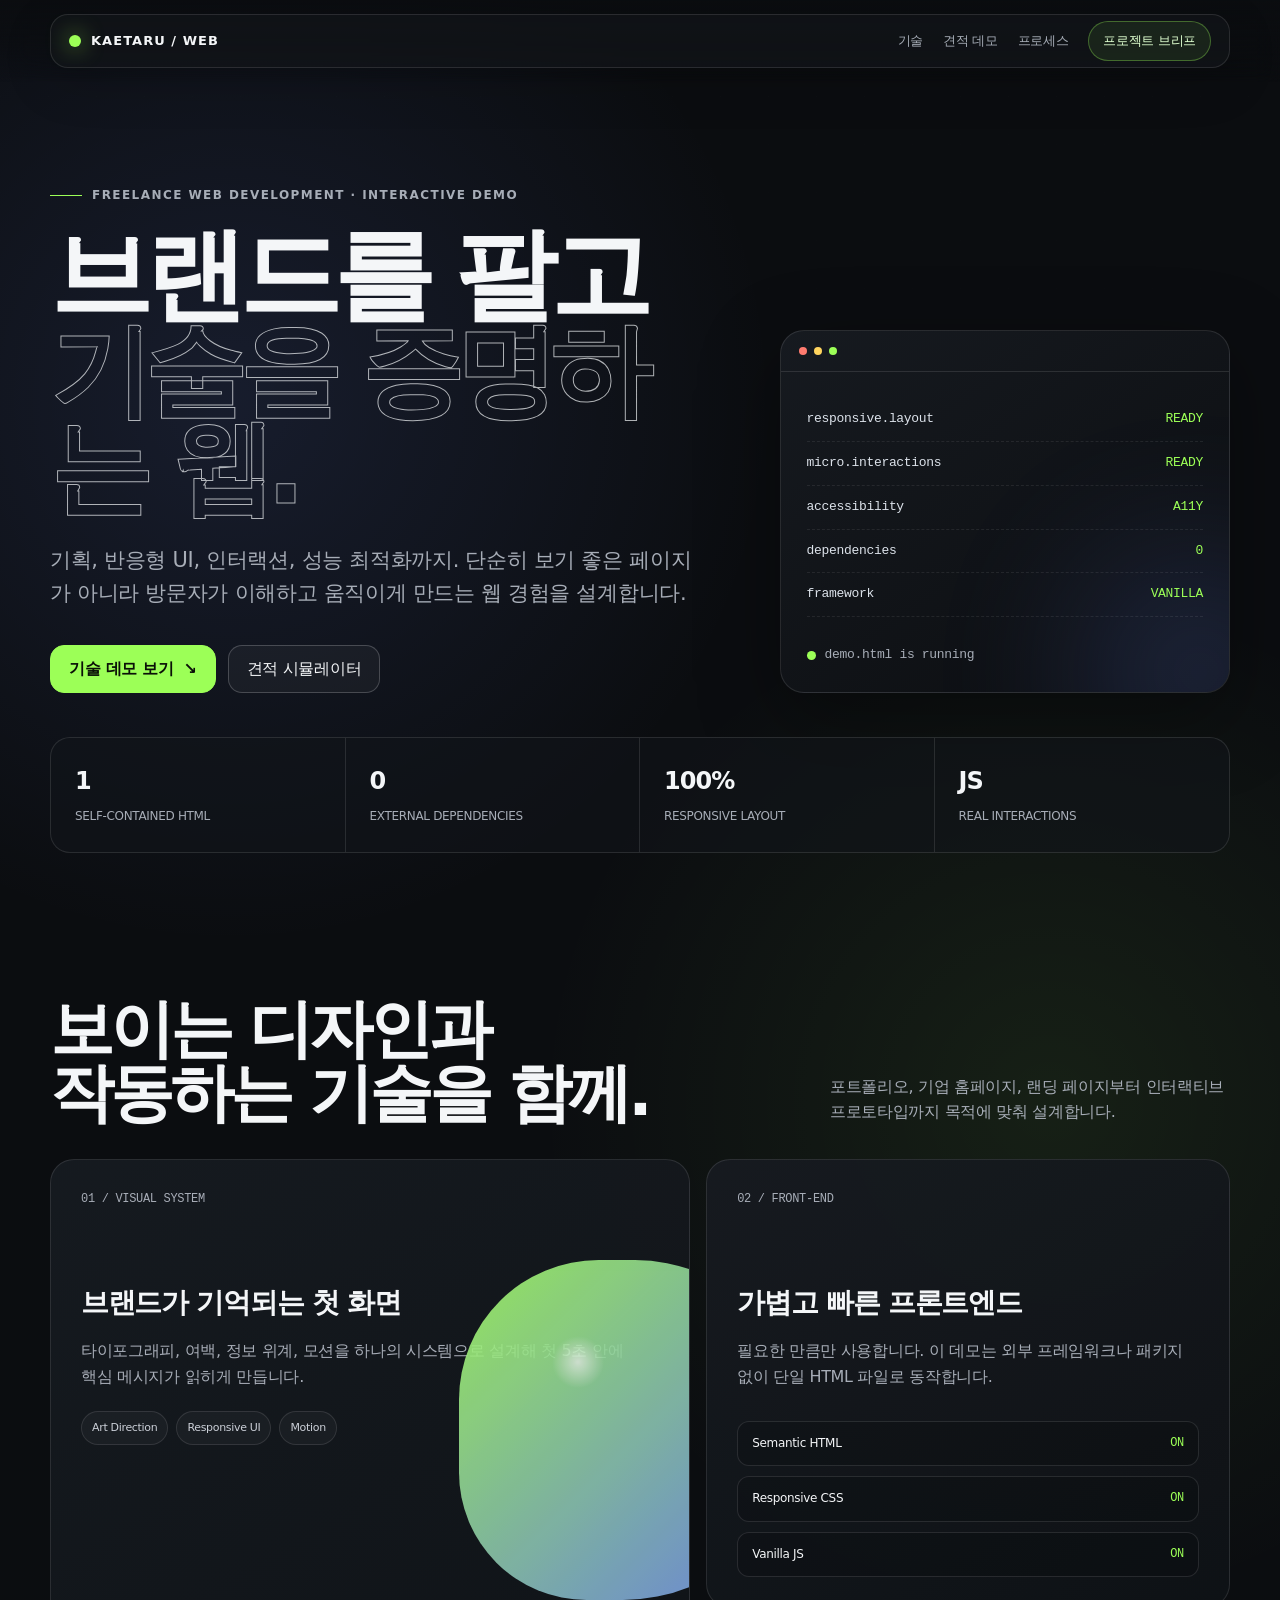
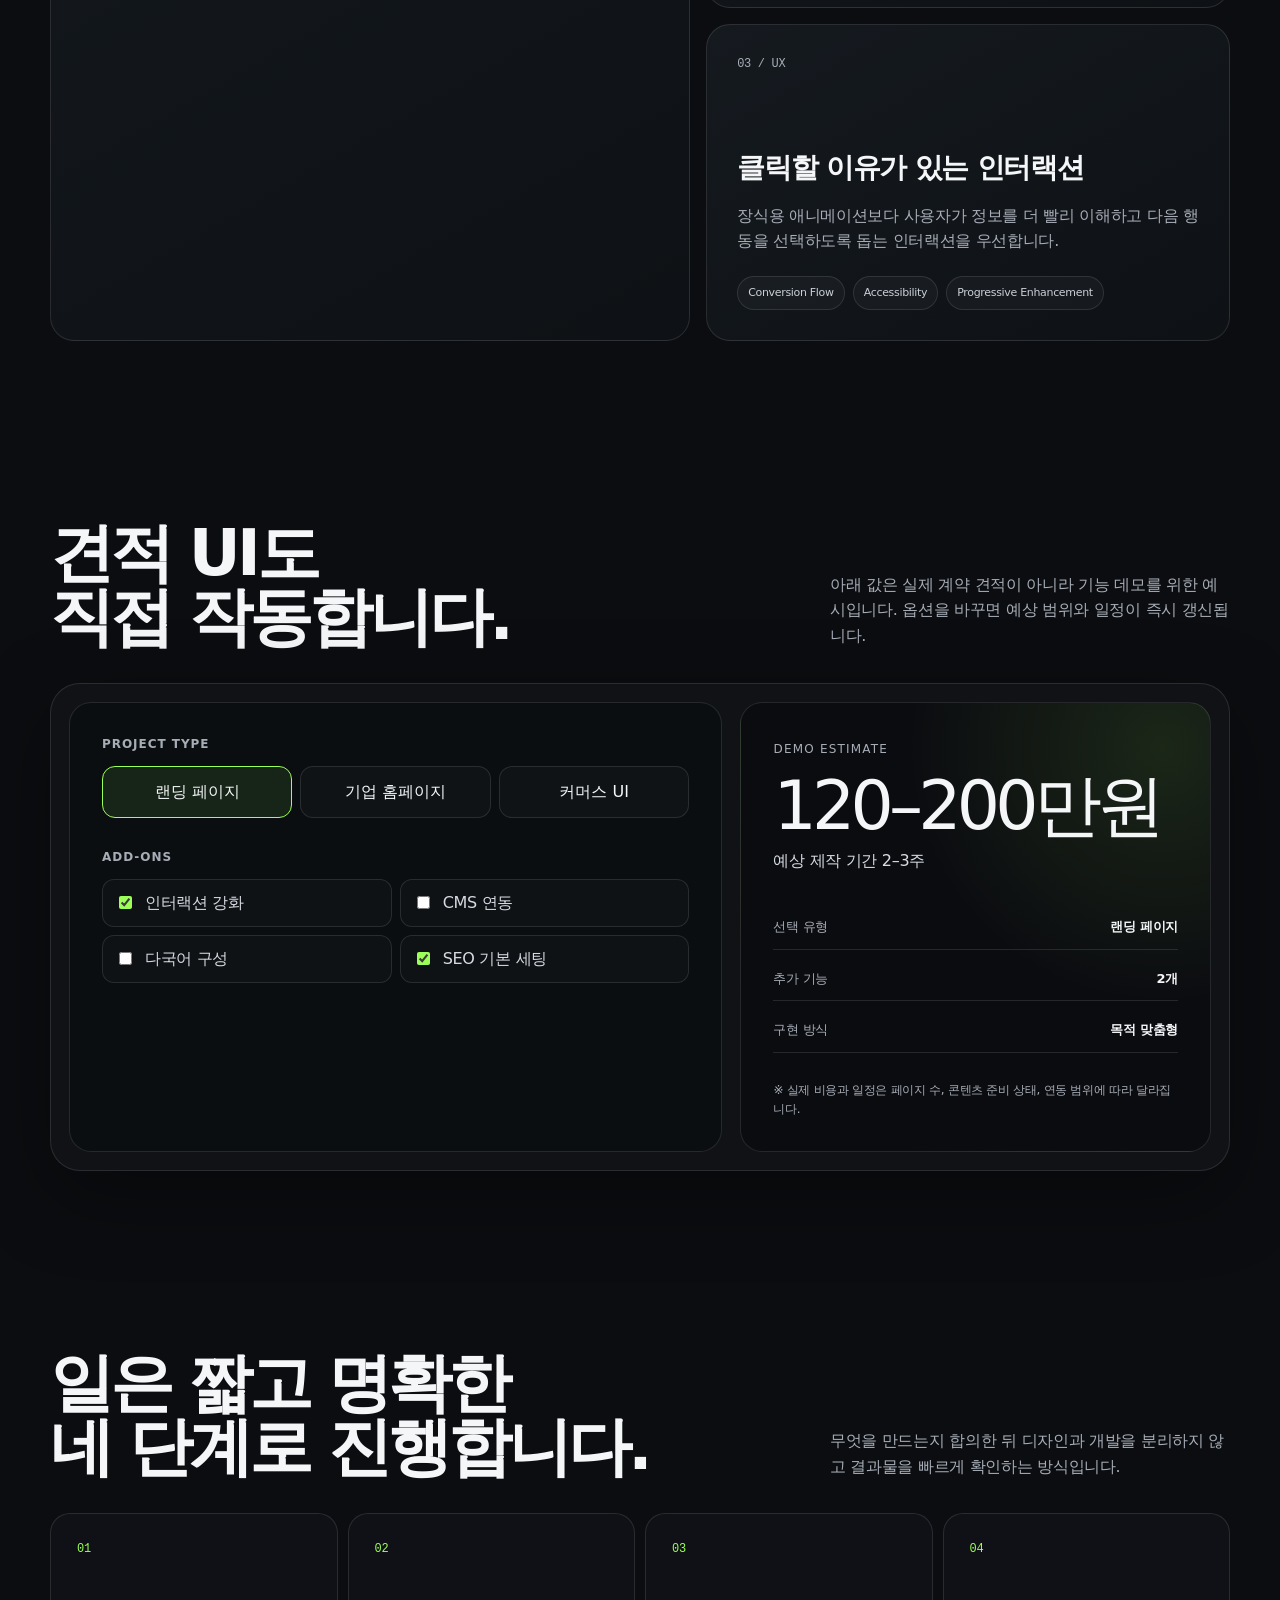
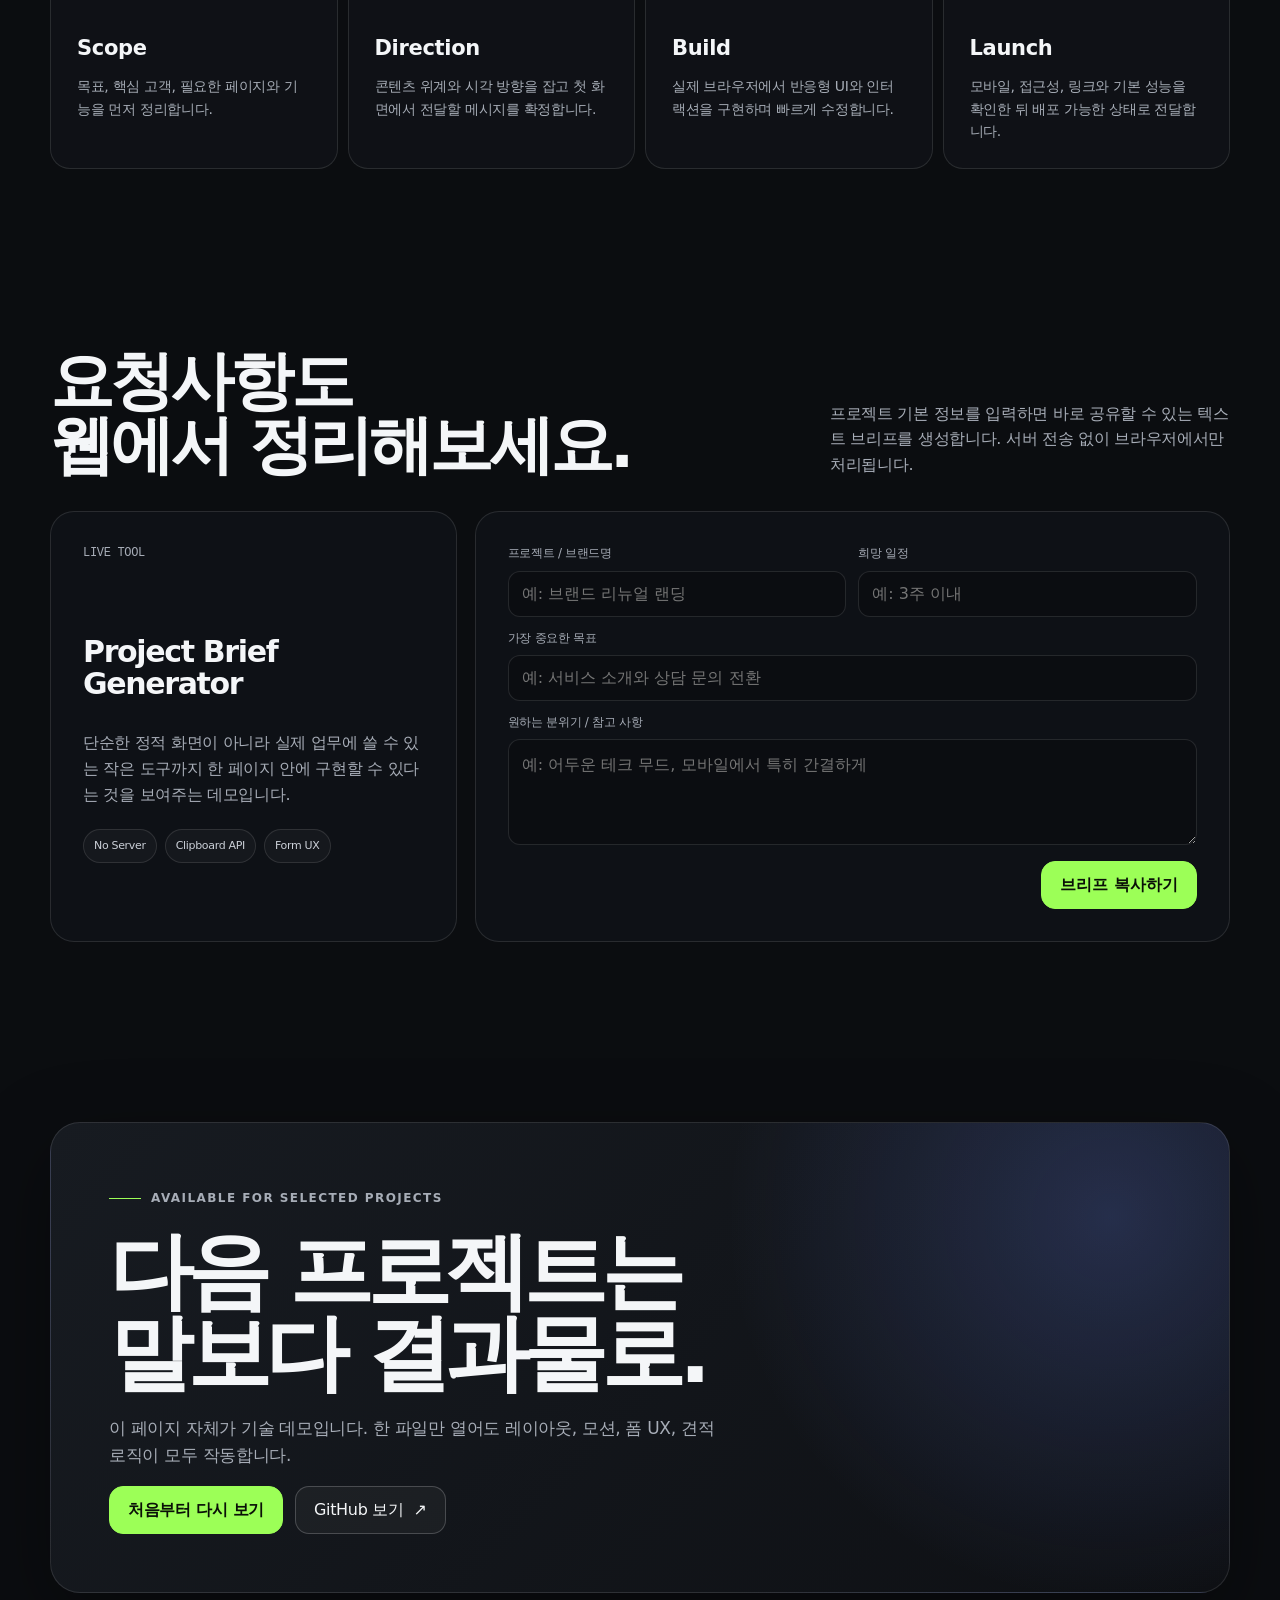
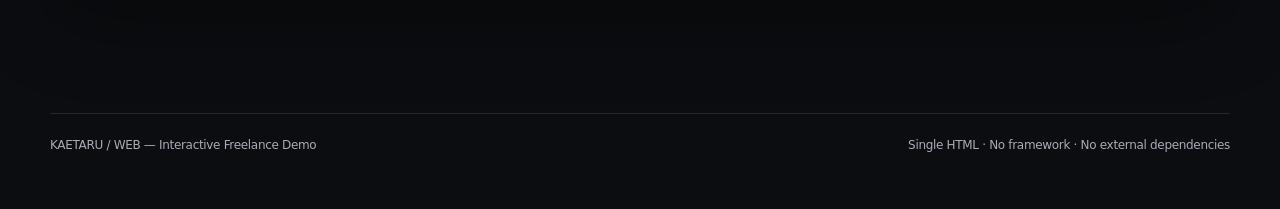
==== website-demo/index.html @ ed358e50 "feat: add freelance website showcase demo" ====
<!doctype html>
<html lang="ko">
<head>
  <meta charset="utf-8">
  <meta name="viewport" content="width=device-width, initial-scale=1">
  <meta name="description" content="웹사이트 제작 외주를 위한 인터랙티브 기술 데모. 반응형 UI, 견적 시뮬레이터, 프로젝트 브리프 생성 기능을 한 개의 HTML 파일에 담았습니다.">
  <meta name="theme-color" content="#0b0d10">
  <title>KAETARU WEB — Freelance Website Demo</title>
  <style>
    :root {
      --bg: #0b0d10;
      --panel: #12151a;
      --panel-2: #171b21;
      --line: rgba(255, 255, 255, 0.11);
      --line-strong: rgba(255, 255, 255, 0.2);
      --text: #f4f6f8;
      --muted: #a7adb7;
      --accent: #9cff57;
      --accent-2: #6f8dff;
      --danger: #ff8b6f;
      --max: 1180px;
      --radius: 24px;
      --shadow: 0 24px 80px rgba(0, 0, 0, 0.35);
    }

    * {
      box-sizing: border-box;
    }

    html {
      scroll-behavior: smooth;
    }

    body {
      margin: 0;
      min-width: 320px;
      background:
        radial-gradient(circle at 18% 8%, rgba(111, 141, 255, 0.12), transparent 34rem),
        radial-gradient(circle at 82% 22%, rgba(156, 255, 87, 0.08), transparent 32rem),
        var(--bg);
      color: var(--text);
      font-family: Inter, Pretendard, "Noto Sans KR", "Apple SD Gothic Neo", system-ui, -apple-system, BlinkMacSystemFont, "Segoe UI", sans-serif;
      line-height: 1.6;
      letter-spacing: -0.02em;
    }

    body::before {
      content: "";
      position: fixed;
      inset: 0;
      pointer-events: none;
      z-index: -1;
      opacity: 0.2;
      background-image:
        linear-gradient(rgba(255,255,255,0.035) 1px, transparent 1px),
        linear-gradient(90deg, rgba(255,255,255,0.035) 1px, transparent 1px);
      background-size: 48px 48px;
      mask-image: linear-gradient(to bottom, black, transparent 74%);
    }

    a {
      color: inherit;
      text-decoration: none;
    }

    button,
    input,
    textarea {
      font: inherit;
    }

    button {
      color: inherit;
    }

    .wrap {
      width: min(calc(100% - 40px), var(--max));
      margin: 0 auto;
    }

    .nav-shell {
      position: sticky;
      top: 0;
      z-index: 20;
      padding: 14px 0;
      background: linear-gradient(to bottom, rgba(11, 13, 16, 0.92), rgba(11, 13, 16, 0.6), transparent);
      backdrop-filter: blur(14px);
    }

    nav {
      display: flex;
      align-items: center;
      justify-content: space-between;
      gap: 24px;
      min-height: 54px;
      padding: 0 18px;
      border: 1px solid var(--line);
      border-radius: 18px;
      background: rgba(18, 21, 26, 0.72);
      box-shadow: 0 14px 50px rgba(0, 0, 0, 0.16);
    }

    .brand {
      display: inline-flex;
      align-items: center;
      gap: 10px;
      font-size: 13px;
      font-weight: 800;
      letter-spacing: 0.08em;
    }

    .brand-mark {
      width: 12px;
      height: 12px;
      border-radius: 50%;
      background: var(--accent);
      box-shadow: 0 0 22px rgba(156, 255, 87, 0.75);
    }

    .nav-links {
      display: flex;
      align-items: center;
      gap: 20px;
      color: var(--muted);
      font-size: 13px;
    }

    .nav-links a:hover,
    .nav-links a:focus-visible {
      color: var(--text);
    }

    .nav-cta {
      padding: 9px 14px;
      border: 1px solid rgba(156, 255, 87, 0.32);
      border-radius: 999px;
      color: #dfffd0;
      background: rgba(156, 255, 87, 0.08);
    }

    .hero {
      padding: 96px 0 54px;
    }

    .hero-grid {
      display: grid;
      grid-template-columns: 1.2fr 0.8fr;
      gap: 54px;
      align-items: end;
    }

    .eyebrow {
      display: inline-flex;
      align-items: center;
      gap: 10px;
      margin-bottom: 22px;
      color: var(--muted);
      font-size: 12px;
      font-weight: 700;
      letter-spacing: 0.12em;
      text-transform: uppercase;
    }

    .eyebrow::before {
      content: "";
      width: 32px;
      height: 1px;
      background: var(--accent);
    }

    h1,
    h2,
    h3,
    p {
      margin-top: 0;
    }

    h1 {
      max-width: 820px;
      margin-bottom: 28px;
      font-size: clamp(52px, 8vw, 104px);
      line-height: 0.94;
      letter-spacing: -0.075em;
      font-weight: 850;
    }

    .hero-accent {
      display: block;
      color: transparent;
      -webkit-text-stroke: 1px rgba(244, 246, 248, 0.7);
    }

    .hero-copy {
      max-width: 660px;
      margin-bottom: 34px;
      color: var(--muted);
      font-size: clamp(17px, 2vw, 21px);
    }

    .hero-actions,
    .cta-actions {
      display: flex;
      flex-wrap: wrap;
      gap: 12px;
    }

    .button {
      display: inline-flex;
      align-items: center;
      justify-content: center;
      gap: 10px;
      min-height: 48px;
      padding: 0 18px;
      border: 1px solid var(--line-strong);
      border-radius: 14px;
      cursor: pointer;
      background: rgba(255, 255, 255, 0.04);
      transition: transform 160ms ease, border-color 160ms ease, background 160ms ease;
    }

    .button:hover {
      transform: translateY(-2px);
      border-color: rgba(255, 255, 255, 0.32);
      background: rgba(255, 255, 255, 0.07);
    }

    .button.primary {
      border-color: var(--accent);
      color: #0a1007;
      background: var(--accent);
      font-weight: 800;
    }

    .button.primary:hover {
      background: #b1ff7d;
    }

    .console {
      position: relative;
      overflow: hidden;
      min-height: 340px;
      border: 1px solid var(--line);
      border-radius: var(--radius);
      background: linear-gradient(145deg, rgba(23, 27, 33, 0.96), rgba(12, 14, 17, 0.96));
      box-shadow: var(--shadow);
    }

    .console::after {
      content: "";
      position: absolute;
      width: 220px;
      height: 220px;
      right: -80px;
      bottom: -90px;
      border-radius: 50%;
      background: var(--accent-2);
      filter: blur(85px);
      opacity: 0.23;
    }

    .console-bar {
      display: flex;
      align-items: center;
      gap: 7px;
      padding: 16px 18px;
      border-bottom: 1px solid var(--line);
    }

    .dot {
      width: 8px;
      height: 8px;
      border-radius: 50%;
      background: #4a505b;
    }

    .dot:first-child { background: #ff7b6f; }
    .dot:nth-child(2) { background: #ffd45e; }
    .dot:nth-child(3) { background: var(--accent); }

    .console-body {
      position: relative;
      z-index: 1;
      padding: 26px;
      font-family: "SFMono-Regular", Consolas, "Liberation Mono", monospace;
      font-size: 13px;
      color: #dce2ea;
    }

    .console-line {
      display: flex;
      justify-content: space-between;
      gap: 18px;
      padding: 11px 0;
      border-bottom: 1px dashed rgba(255, 255, 255, 0.08);
    }

    .console-line:last-child {
      border-bottom: 0;
    }

    .ok {
      color: var(--accent);
    }

    .console-status {
      display: flex;
      align-items: center;
      gap: 9px;
      margin-top: 28px;
      color: var(--muted);
    }

    .pulse {
      width: 9px;
      height: 9px;
      border-radius: 50%;
      background: var(--accent);
      animation: pulse 1.8s infinite;
    }

    @keyframes pulse {
      0%, 100% { box-shadow: 0 0 0 0 rgba(156, 255, 87, 0); }
      50% { box-shadow: 0 0 0 8px rgba(156, 255, 87, 0.12); }
    }

    .stats {
      display: grid;
      grid-template-columns: repeat(4, 1fr);
      margin: 44px 0 0;
      border: 1px solid var(--line);
      border-radius: 20px;
      overflow: hidden;
      background: rgba(18, 21, 26, 0.58);
    }

    .stat {
      padding: 24px;
      border-right: 1px solid var(--line);
    }

    .stat:last-child {
      border-right: 0;
    }

    .stat strong {
      display: block;
      margin-bottom: 2px;
      font-size: 24px;
      letter-spacing: -0.04em;
    }

    .stat span {
      color: var(--muted);
      font-size: 12px;
    }

    section {
      padding: 90px 0;
    }

    .section-head {
      display: flex;
      align-items: end;
      justify-content: space-between;
      gap: 32px;
      margin-bottom: 34px;
    }

    .section-head h2 {
      max-width: 720px;
      margin-bottom: 0;
      font-size: clamp(38px, 5vw, 64px);
      line-height: 1;
      letter-spacing: -0.06em;
    }

    .section-head p {
      max-width: 400px;
      margin-bottom: 0;
      color: var(--muted);
    }

    .bento {
      display: grid;
      grid-template-columns: 1.1fr 0.9fr;
      gap: 16px;
    }

    .card {
      position: relative;
      overflow: hidden;
      min-height: 280px;
      padding: 30px;
      border: 1px solid var(--line);
      border-radius: var(--radius);
      background: linear-gradient(150deg, rgba(23, 27, 33, 0.92), rgba(15, 18, 22, 0.92));
    }

    .card.tall {
      min-height: 576px;
      grid-row: span 2;
    }

    .card::before {
      content: "";
      position: absolute;
      inset: 0;
      pointer-events: none;
      background: linear-gradient(120deg, transparent 35%, rgba(255,255,255,0.035), transparent 65%);
      transform: translateX(-100%);
      transition: transform 700ms ease;
    }

    .card:hover::before {
      transform: translateX(100%);
    }

    .card-number {
      display: block;
      margin-bottom: 72px;
      color: var(--muted);
      font-size: 12px;
      font-family: monospace;
    }

    .card h3 {
      max-width: 520px;
      margin-bottom: 12px;
      font-size: 28px;
      letter-spacing: -0.045em;
    }

    .card p {
      max-width: 560px;
      margin-bottom: 0;
      color: var(--muted);
    }

    .tag-row {
      display: flex;
      flex-wrap: wrap;
      gap: 8px;
      margin-top: 22px;
    }

    .tag {
      padding: 7px 10px;
      border: 1px solid var(--line);
      border-radius: 999px;
      color: #cbd0d8;
      font-size: 11px;
      background: rgba(255,255,255,0.03);
    }

    .orb {
      position: absolute;
      right: -110px;
      top: 100px;
      width: 340px;
      height: 340px;
      border-radius: 46% 54% 58% 42%;
      background:
        radial-gradient(circle at 35% 30%, rgba(255,255,255,0.72), transparent 8%),
        linear-gradient(135deg, var(--accent), var(--accent-2));
      filter: saturate(0.9);
      opacity: 0.9;
      animation: morph 9s ease-in-out infinite alternate;
    }

    @keyframes morph {
      to {
        transform: rotate(18deg) scale(0.94);
        border-radius: 58% 42% 38% 62%;
      }
    }

    .stack-demo {
      display: grid;
      gap: 10px;
      margin-top: 32px;
    }

    .stack-row {
      display: flex;
      align-items: center;
      justify-content: space-between;
      gap: 14px;
      padding: 12px 14px;
      border: 1px solid var(--line);
      border-radius: 12px;
      background: rgba(0,0,0,0.14);
      font-size: 12px;
    }

    .stack-row span:last-child {
      color: var(--accent);
      font-family: monospace;
    }

    .estimator-shell {
      display: grid;
      grid-template-columns: 1fr 0.72fr;
      gap: 18px;
      padding: 18px;
      border: 1px solid var(--line);
      border-radius: 30px;
      background: rgba(18, 21, 26, 0.72);
      box-shadow: var(--shadow);
    }

    .estimator-panel,
    .estimate-result {
      padding: 32px;
      border: 1px solid var(--line);
      border-radius: 22px;
      background: rgba(11, 13, 16, 0.7);
    }

    .control-group + .control-group {
      margin-top: 30px;
    }

    .control-label {
      display: block;
      margin-bottom: 12px;
      color: var(--muted);
      font-size: 12px;
      font-weight: 700;
      letter-spacing: 0.08em;
      text-transform: uppercase;
    }

    .segmented {
      display: grid;
      grid-template-columns: repeat(3, 1fr);
      gap: 8px;
    }

    .choice {
      min-height: 52px;
      padding: 0 12px;
      border: 1px solid var(--line);
      border-radius: 13px;
      cursor: pointer;
      background: rgba(255, 255, 255, 0.025);
      transition: border-color 150ms ease, background 150ms ease;
    }

    .choice[aria-pressed="true"] {
      border-color: var(--accent);
      background: rgba(156, 255, 87, 0.09);
    }

    .check-grid {
      display: grid;
      grid-template-columns: repeat(2, 1fr);
      gap: 8px;
    }

    .check-option {
      display: flex;
      align-items: center;
      gap: 10px;
      min-height: 48px;
      padding: 0 12px;
      border: 1px solid var(--line);
      border-radius: 12px;
      cursor: pointer;
      color: #d6dbe2;
      background: rgba(255,255,255,0.02);
    }

    .check-option input {
      accent-color: var(--accent);
    }

    .estimate-result {
      display: flex;
      flex-direction: column;
      justify-content: space-between;
      background:
        radial-gradient(circle at 90% 10%, rgba(156, 255, 87, 0.11), transparent 16rem),
        rgba(11, 13, 16, 0.82);
    }

    .result-kicker {
      color: var(--muted);
      font-size: 12px;
      text-transform: uppercase;
      letter-spacing: 0.1em;
    }

    .price {
      margin: 12px 0 8px;
      font-size: clamp(40px, 6vw, 68px);
      line-height: 1;
      letter-spacing: -0.07em;
    }

    .period {
      color: #d7dce3;
    }

    .estimate-note {
      margin: 28px 0 0;
      color: var(--muted);
      font-size: 12px;
    }

    .result-list {
      display: grid;
      gap: 8px;
      margin-top: 32px;
    }

    .result-list div {
      display: flex;
      justify-content: space-between;
      gap: 18px;
      padding: 11px 0;
      border-bottom: 1px solid var(--line);
      color: var(--muted);
      font-size: 13px;
    }

    .result-list strong {
      color: var(--text);
      font-weight: 700;
    }

    .process {
      display: grid;
      grid-template-columns: repeat(4, 1fr);
      gap: 10px;
      counter-reset: step;
    }

    .step {
      min-height: 250px;
      padding: 26px;
      border: 1px solid var(--line);
      border-radius: 20px;
      background: rgba(18, 21, 26, 0.62);
      counter-increment: step;
    }

    .step::before {
      content: "0" counter(step);
      display: block;
      margin-bottom: 72px;
      color: var(--accent);
      font-family: monospace;
      font-size: 12px;
    }

    .step h3 {
      margin-bottom: 10px;
      font-size: 21px;
    }

    .step p {
      margin-bottom: 0;
      color: var(--muted);
      font-size: 14px;
    }

    .brief-grid {
      display: grid;
      grid-template-columns: 0.7fr 1.3fr;
      gap: 18px;
    }

    .brief-intro,
    .brief-form {
      padding: 32px;
      border: 1px solid var(--line);
      border-radius: 24px;
      background: rgba(18, 21, 26, 0.66);
    }

    .brief-intro h3 {
      font-size: 30px;
      line-height: 1.08;
      letter-spacing: -0.045em;
    }

    .brief-intro p {
      color: var(--muted);
    }

    .form-grid {
      display: grid;
      grid-template-columns: repeat(2, 1fr);
      gap: 12px;
    }

    .field {
      display: grid;
      gap: 7px;
    }

    .field.full {
      grid-column: 1 / -1;
    }

    .field label {
      color: var(--muted);
      font-size: 12px;
    }

    .field input,
    .field textarea {
      width: 100%;
      border: 1px solid var(--line);
      border-radius: 12px;
      outline: none;
      color: var(--text);
      background: rgba(0, 0, 0, 0.2);
    }

    .field input {
      min-height: 46px;
      padding: 0 13px;
    }

    .field textarea {
      min-height: 106px;
      padding: 12px 13px;
      resize: vertical;
    }

    .field input:focus,
    .field textarea:focus {
      border-color: var(--accent);
    }

    .brief-actions {
      display: flex;
      align-items: center;
      justify-content: space-between;
      gap: 16px;
      margin-top: 16px;
    }

    .copy-status {
      min-height: 22px;
      color: var(--accent);
      font-size: 12px;
    }

    .cta-panel {
      position: relative;
      overflow: hidden;
      padding: 58px;
      border: 1px solid var(--line);
      border-radius: 30px;
      background:
        radial-gradient(circle at 90% 20%, rgba(111, 141, 255, 0.22), transparent 24rem),
        linear-gradient(135deg, #171b21, #0e1014);
      box-shadow: var(--shadow);
    }

    .cta-panel h2 {
      max-width: 820px;
      margin-bottom: 20px;
      font-size: clamp(44px, 7vw, 84px);
      line-height: 0.98;
      letter-spacing: -0.07em;
    }

    .cta-panel p {
      max-width: 620px;
      color: var(--muted);
      font-size: 17px;
    }

    footer {
      padding: 30px 0 54px;
    }

    .footer-line {
      display: flex;
      align-items: center;
      justify-content: space-between;
      gap: 20px;
      padding-top: 22px;
      border-top: 1px solid var(--line);
      color: var(--muted);
      font-size: 12px;
    }

    .reveal {
      opacity: 0;
      transform: translateY(18px);
      transition: opacity 650ms ease, transform 650ms ease;
    }

    .reveal.visible {
      opacity: 1;
      transform: translateY(0);
    }

    .skip-link {
      position: fixed;
      left: 12px;
      top: 12px;
      z-index: 100;
      padding: 10px 14px;
      transform: translateY(-150%);
      border-radius: 10px;
      color: #0b0d10;
      background: var(--accent);
      font-weight: 800;
    }

    .skip-link:focus {
      transform: translateY(0);
    }

    @media (max-width: 960px) {
      .hero-grid,
      .estimator-shell,
      .brief-grid {
        grid-template-columns: 1fr;
      }

      .bento {
        grid-template-columns: 1fr;
      }

      .card.tall {
        min-height: 440px;
        grid-row: auto;
      }

      .orb {
        width: 280px;
        height: 280px;
      }

      .process,
      .stats {
        grid-template-columns: repeat(2, 1fr);
      }

      .stat:nth-child(2) {
        border-right: 0;
      }

      .stat:nth-child(-n+2) {
        border-bottom: 1px solid var(--line);
      }
    }

    @media (max-width: 680px) {
      .wrap {
        width: min(calc(100% - 24px), var(--max));
      }

      .nav-links a:not(.nav-cta) {
        display: none;
      }

      .hero {
        padding-top: 66px;
      }

      h1 {
        font-size: clamp(48px, 16vw, 72px);
      }

      section {
        padding: 68px 0;
      }

      .section-head {
        align-items: start;
        flex-direction: column;
      }

      .stats,
      .process,
      .segmented,
      .check-grid,
      .form-grid {
        grid-template-columns: 1fr;
      }

      .stat {
        border-right: 0;
        border-bottom: 1px solid var(--line);
      }

      .stat:last-child {
        border-bottom: 0;
      }

      .card,
      .estimator-panel,
      .estimate-result,
      .brief-intro,
      .brief-form {
        padding: 24px;
      }

      .cta-panel {
        padding: 34px 24px;
      }

      .brief-actions,
      .footer-line {
        align-items: flex-start;
        flex-direction: column;
      }
    }

    @media (prefers-reduced-motion: reduce) {
      html {
        scroll-behavior: auto;
      }

      *,
      *::before,
      *::after {
        animation-duration: 0.01ms !important;
        animation-iteration-count: 1 !important;
        transition-duration: 0.01ms !important;
      }
    }
  </style>
</head>
<body>
  <a class="skip-link" href="#main">본문으로 바로가기</a>

  <div class="nav-shell">
    <div class="wrap">
      <nav aria-label="주요 메뉴">
        <a class="brand" href="#top" aria-label="KAETARU WEB 홈">
          <span class="brand-mark" aria-hidden="true"></span>
          KAETARU / WEB
        </a>
        <div class="nav-links">
          <a href="#capabilities">기술</a>
          <a href="#estimate">견적 데모</a>
          <a href="#process">프로세스</a>
          <a class="nav-cta" href="#brief">프로젝트 브리프</a>
        </div>
      </nav>
    </div>
  </div>

  <main id="main">
    <header class="hero" id="top">
      <div class="wrap">
        <div class="hero-grid">
          <div>
            <div class="eyebrow">Freelance Web Development · Interactive Demo</div>
            <h1>
              브랜드를 팔고
              <span class="hero-accent">기술을 증명하는 웹.</span>
            </h1>
            <p class="hero-copy">
              기획, 반응형 UI, 인터랙션, 성능 최적화까지. 단순히 보기 좋은 페이지가 아니라
              방문자가 이해하고 움직이게 만드는 웹 경험을 설계합니다.
            </p>
            <div class="hero-actions">
              <a class="button primary" href="#capabilities">기술 데모 보기 <span aria-hidden="true">↘</span></a>
              <a class="button" href="#estimate">견적 시뮬레이터</a>
            </div>
          </div>

          <aside class="console reveal" aria-label="데모 기술 상태">
            <div class="console-bar" aria-hidden="true">
              <span class="dot"></span><span class="dot"></span><span class="dot"></span>
            </div>
            <div class="console-body">
              <div class="console-line"><span>responsive.layout</span><span class="ok">READY</span></div>
              <div class="console-line"><span>micro.interactions</span><span class="ok">READY</span></div>
              <div class="console-line"><span>accessibility</span><span class="ok">A11Y</span></div>
              <div class="console-line"><span>dependencies</span><span class="ok">0</span></div>
              <div class="console-line"><span>framework</span><span class="ok">VANILLA</span></div>
              <div class="console-status"><span class="pulse"></span> demo.html is running</div>
            </div>
          </aside>
        </div>

        <div class="stats reveal" aria-label="데모 요약">
          <div class="stat"><strong>1</strong><span>SELF-CONTAINED HTML</span></div>
          <div class="stat"><strong>0</strong><span>EXTERNAL DEPENDENCIES</span></div>
          <div class="stat"><strong>100%</strong><span>RESPONSIVE LAYOUT</span></div>
          <div class="stat"><strong>JS</strong><span>REAL INTERACTIONS</span></div>
        </div>
      </div>
    </header>

    <section id="capabilities">
      <div class="wrap">
        <div class="section-head reveal">
          <h2>보이는 디자인과<br>작동하는 기술을 함께.</h2>
          <p>포트폴리오, 기업 홈페이지, 랜딩 페이지부터 인터랙티브 프로토타입까지 목적에 맞춰 설계합니다.</p>
        </div>

        <div class="bento">
          <article class="card tall reveal">
            <span class="card-number">01 / VISUAL SYSTEM</span>
            <h3>브랜드가 기억되는 첫 화면</h3>
            <p>타이포그래피, 여백, 정보 위계, 모션을 하나의 시스템으로 설계해 첫 5초 안에 핵심 메시지가 읽히게 만듭니다.</p>
            <div class="tag-row">
              <span class="tag">Art Direction</span>
              <span class="tag">Responsive UI</span>
              <span class="tag">Motion</span>
            </div>
            <div class="orb" aria-hidden="true"></div>
          </article>

          <article class="card reveal">
            <span class="card-number">02 / FRONT-END</span>
            <h3>가볍고 빠른 프론트엔드</h3>
            <p>필요한 만큼만 사용합니다. 이 데모는 외부 프레임워크나 패키지 없이 단일 HTML 파일로 동작합니다.</p>
            <div class="stack-demo" aria-label="기술 스택 상태">
              <div class="stack-row"><span>Semantic HTML</span><span>ON</span></div>
              <div class="stack-row"><span>Responsive CSS</span><span>ON</span></div>
              <div class="stack-row"><span>Vanilla JS</span><span>ON</span></div>
            </div>
          </article>

          <article class="card reveal">
            <span class="card-number">03 / UX</span>
            <h3>클릭할 이유가 있는 인터랙션</h3>
            <p>장식용 애니메이션보다 사용자가 정보를 더 빨리 이해하고 다음 행동을 선택하도록 돕는 인터랙션을 우선합니다.</p>
            <div class="tag-row">
              <span class="tag">Conversion Flow</span>
              <span class="tag">Accessibility</span>
              <span class="tag">Progressive Enhancement</span>
            </div>
          </article>
        </div>
      </div>
    </section>

    <section id="estimate">
      <div class="wrap">
        <div class="section-head reveal">
          <h2>견적 UI도<br>직접 작동합니다.</h2>
          <p>아래 값은 실제 계약 견적이 아니라 기능 데모를 위한 예시입니다. 옵션을 바꾸면 예상 범위와 일정이 즉시 갱신됩니다.</p>
        </div>

        <div class="estimator-shell reveal">
          <div class="estimator-panel">
            <div class="control-group">
              <span class="control-label">Project Type</span>
              <div class="segmented" role="group" aria-label="프로젝트 유형">
                <button class="choice" type="button" data-kind="landing" aria-pressed="true">랜딩 페이지</button>
                <button class="choice" type="button" data-kind="company" aria-pressed="false">기업 홈페이지</button>
                <button class="choice" type="button" data-kind="commerce" aria-pressed="false">커머스 UI</button>
              </div>
            </div>

            <div class="control-group">
              <span class="control-label">Add-ons</span>
              <div class="check-grid">
                <label class="check-option"><input type="checkbox" value="interaction" checked> 인터랙션 강화</label>
                <label class="check-option"><input type="checkbox" value="cms"> CMS 연동</label>
                <label class="check-option"><input type="checkbox" value="multilingual"> 다국어 구성</label>
                <label class="check-option"><input type="checkbox" value="seo" checked> SEO 기본 세팅</label>
              </div>
            </div>
          </div>

          <aside class="estimate-result" aria-live="polite">
            <div>
              <span class="result-kicker">Demo Estimate</span>
              <div class="price" id="price">120–200만원</div>
              <div class="period" id="period">예상 제작 기간 2–3주</div>
              <div class="result-list">
                <div><span>선택 유형</span><strong id="resultType">랜딩 페이지</strong></div>
                <div><span>추가 기능</span><strong id="resultAddon">2개</strong></div>
                <div><span>구현 방식</span><strong>목적 맞춤형</strong></div>
              </div>
            </div>
            <p class="estimate-note">※ 실제 비용과 일정은 페이지 수, 콘텐츠 준비 상태, 연동 범위에 따라 달라집니다.</p>
          </aside>
        </div>
      </div>
    </section>

    <section id="process">
      <div class="wrap">
        <div class="section-head reveal">
          <h2>일은 짧고 명확한<br>네 단계로 진행합니다.</h2>
          <p>무엇을 만드는지 합의한 뒤 디자인과 개발을 분리하지 않고 결과물을 빠르게 확인하는 방식입니다.</p>
        </div>

        <div class="process">
          <article class="step reveal">
            <h3>Scope</h3>
            <p>목표, 핵심 고객, 필요한 페이지와 기능을 먼저 정리합니다.</p>
          </article>
          <article class="step reveal">
            <h3>Direction</h3>
            <p>콘텐츠 위계와 시각 방향을 잡고 첫 화면에서 전달할 메시지를 확정합니다.</p>
          </article>
          <article class="step reveal">
            <h3>Build</h3>
            <p>실제 브라우저에서 반응형 UI와 인터랙션을 구현하며 빠르게 수정합니다.</p>
          </article>
          <article class="step reveal">
            <h3>Launch</h3>
            <p>모바일, 접근성, 링크와 기본 성능을 확인한 뒤 배포 가능한 상태로 전달합니다.</p>
          </article>
        </div>
      </div>
    </section>

    <section id="brief">
      <div class="wrap">
        <div class="section-head reveal">
          <h2>요청사항도<br>웹에서 정리해보세요.</h2>
          <p>프로젝트 기본 정보를 입력하면 바로 공유할 수 있는 텍스트 브리프를 생성합니다. 서버 전송 없이 브라우저에서만 처리됩니다.</p>
        </div>

        <div class="brief-grid reveal">
          <aside class="brief-intro">
            <span class="card-number">LIVE TOOL</span>
            <h3>Project Brief Generator</h3>
            <p>단순한 정적 화면이 아니라 실제 업무에 쓸 수 있는 작은 도구까지 한 페이지 안에 구현할 수 있다는 것을 보여주는 데모입니다.</p>
            <div class="tag-row">
              <span class="tag">No Server</span>
              <span class="tag">Clipboard API</span>
              <span class="tag">Form UX</span>
            </div>
          </aside>

          <form class="brief-form" id="briefForm">
            <div class="form-grid">
              <div class="field">
                <label for="projectName">프로젝트 / 브랜드명</label>
                <input id="projectName" name="projectName" placeholder="예: 브랜드 리뉴얼 랜딩" autocomplete="organization">
              </div>
              <div class="field">
                <label for="deadline">희망 일정</label>
                <input id="deadline" name="deadline" placeholder="예: 3주 이내">
              </div>
              <div class="field full">
                <label for="goal">가장 중요한 목표</label>
                <input id="goal" name="goal" placeholder="예: 서비스 소개와 상담 문의 전환">
              </div>
              <div class="field full">
                <label for="reference">원하는 분위기 / 참고 사항</label>
                <textarea id="reference" name="reference" placeholder="예: 어두운 테크 무드, 모바일에서 특히 간결하게"></textarea>
              </div>
            </div>
            <div class="brief-actions">
              <span class="copy-status" id="copyStatus" role="status"></span>
              <button class="button primary" type="submit">브리프 복사하기</button>
            </div>
          </form>
        </div>
      </div>
    </section>

    <section>
      <div class="wrap">
        <div class="cta-panel reveal">
          <div class="eyebrow">Available for selected projects</div>
          <h2>다음 프로젝트는<br>말보다 결과물로.</h2>
          <p>이 페이지 자체가 기술 데모입니다. 한 파일만 열어도 레이아웃, 모션, 폼 UX, 견적 로직이 모두 작동합니다.</p>
          <div class="cta-actions">
            <a class="button primary" href="#top">처음부터 다시 보기</a>
            <a class="button" href="https://github.com/Kaetaeru" target="_blank" rel="noreferrer">GitHub 보기 <span aria-hidden="true">↗</span></a>
          </div>
        </div>
      </div>
    </section>
  </main>

  <footer>
    <div class="wrap footer-line">
      <span>KAETARU / WEB — Interactive Freelance Demo</span>
      <span>Single HTML · No framework · No external dependencies</span>
    </div>
  </footer>

  <script>
    (() => {
      const projectTypes = {
        landing: { label: "랜딩 페이지", min: 90, max: 150, weeks: "2–3주" },
        company: { label: "기업 홈페이지", min: 180, max: 320, weeks: "3–5주" },
        commerce: { label: "커머스 UI", min: 260, max: 480, weeks: "4–7주" }
      };

      const addons = {
        interaction: { min: 20, max: 35, extraWeek: 0 },
        cms: { min: 45, max: 80, extraWeek: 1 },
        multilingual: { min: 30, max: 55, extraWeek: 1 },
        seo: { min: 10, max: 15, extraWeek: 0 }
      };

      let selectedType = "landing";

      const typeButtons = [...document.querySelectorAll(".choice[data-kind]")];
      const addonInputs = [...document.querySelectorAll(".check-option input")];
      const price = document.querySelector("#price");
      const period = document.querySelector("#period");
      const resultType = document.querySelector("#resultType");
      const resultAddon = document.querySelector("#resultAddon");

      const updateEstimate = () => {
        const base = projectTypes[selectedType];
        const checked = addonInputs.filter((input) => input.checked);
        const totals = checked.reduce((sum, input) => {
          const addon = addons[input.value];
          return {
            min: sum.min + addon.min,
            max: sum.max + addon.max,
            extraWeek: sum.extraWeek + addon.extraWeek
          };
        }, { min: base.min, max: base.max, extraWeek: 0 });

        const [minWeeks, maxWeeks] = base.weeks.replace("주", "").split("–").map(Number);
        price.textContent = `${totals.min}–${totals.max}만원`;
        period.textContent = `예상 제작 기간 ${minWeeks}–${maxWeeks + totals.extraWeek}주`;
        resultType.textContent = base.label;
        resultAddon.textContent = `${checked.length}개`;
      };

      typeButtons.forEach((button) => {
        button.addEventListener("click", () => {
          selectedType = button.dataset.kind;
          typeButtons.forEach((item) => item.setAttribute("aria-pressed", String(item === button)));
          updateEstimate();
        });
      });

      addonInputs.forEach((input) => input.addEventListener("change", updateEstimate));
      updateEstimate();

      const observer = new IntersectionObserver((entries) => {
        entries.forEach((entry) => {
          if (entry.isIntersecting) {
            entry.target.classList.add("visible");
            observer.unobserve(entry.target);
          }
        });
      }, { threshold: 0.12 });

      document.querySelectorAll(".reveal").forEach((element) => observer.observe(element));

      const briefForm = document.querySelector("#briefForm");
      const copyStatus = document.querySelector("#copyStatus");

      briefForm.addEventListener("submit", async (event) => {
        event.preventDefault();
        const data = new FormData(briefForm);
        const projectName = data.get("projectName")?.toString().trim() || "미정";
        const deadline = data.get("deadline")?.toString().trim() || "협의 필요";
        const goal = data.get("goal")?.toString().trim() || "미정";
        const reference = data.get("reference")?.toString().trim() || "없음";

        const brief = [
          "[웹 프로젝트 브리프]",
          `프로젝트/브랜드: ${projectName}`,
          `희망 일정: ${deadline}`,
          `핵심 목표: ${goal}`,
          `분위기/참고: ${reference}`,
          `데모 견적 유형: ${projectTypes[selectedType].label}`
        ].join("\n");

        try {
          await navigator.clipboard.writeText(brief);
          copyStatus.textContent = "브리프를 클립보드에 복사했습니다.";
        } catch {
          copyStatus.textContent = "브라우저 권한 때문에 자동 복사하지 못했습니다.";
        }

        window.setTimeout(() => {
          copyStatus.textContent = "";
        }, 3200);
      });
    })();
  </script>
</body>
</html>
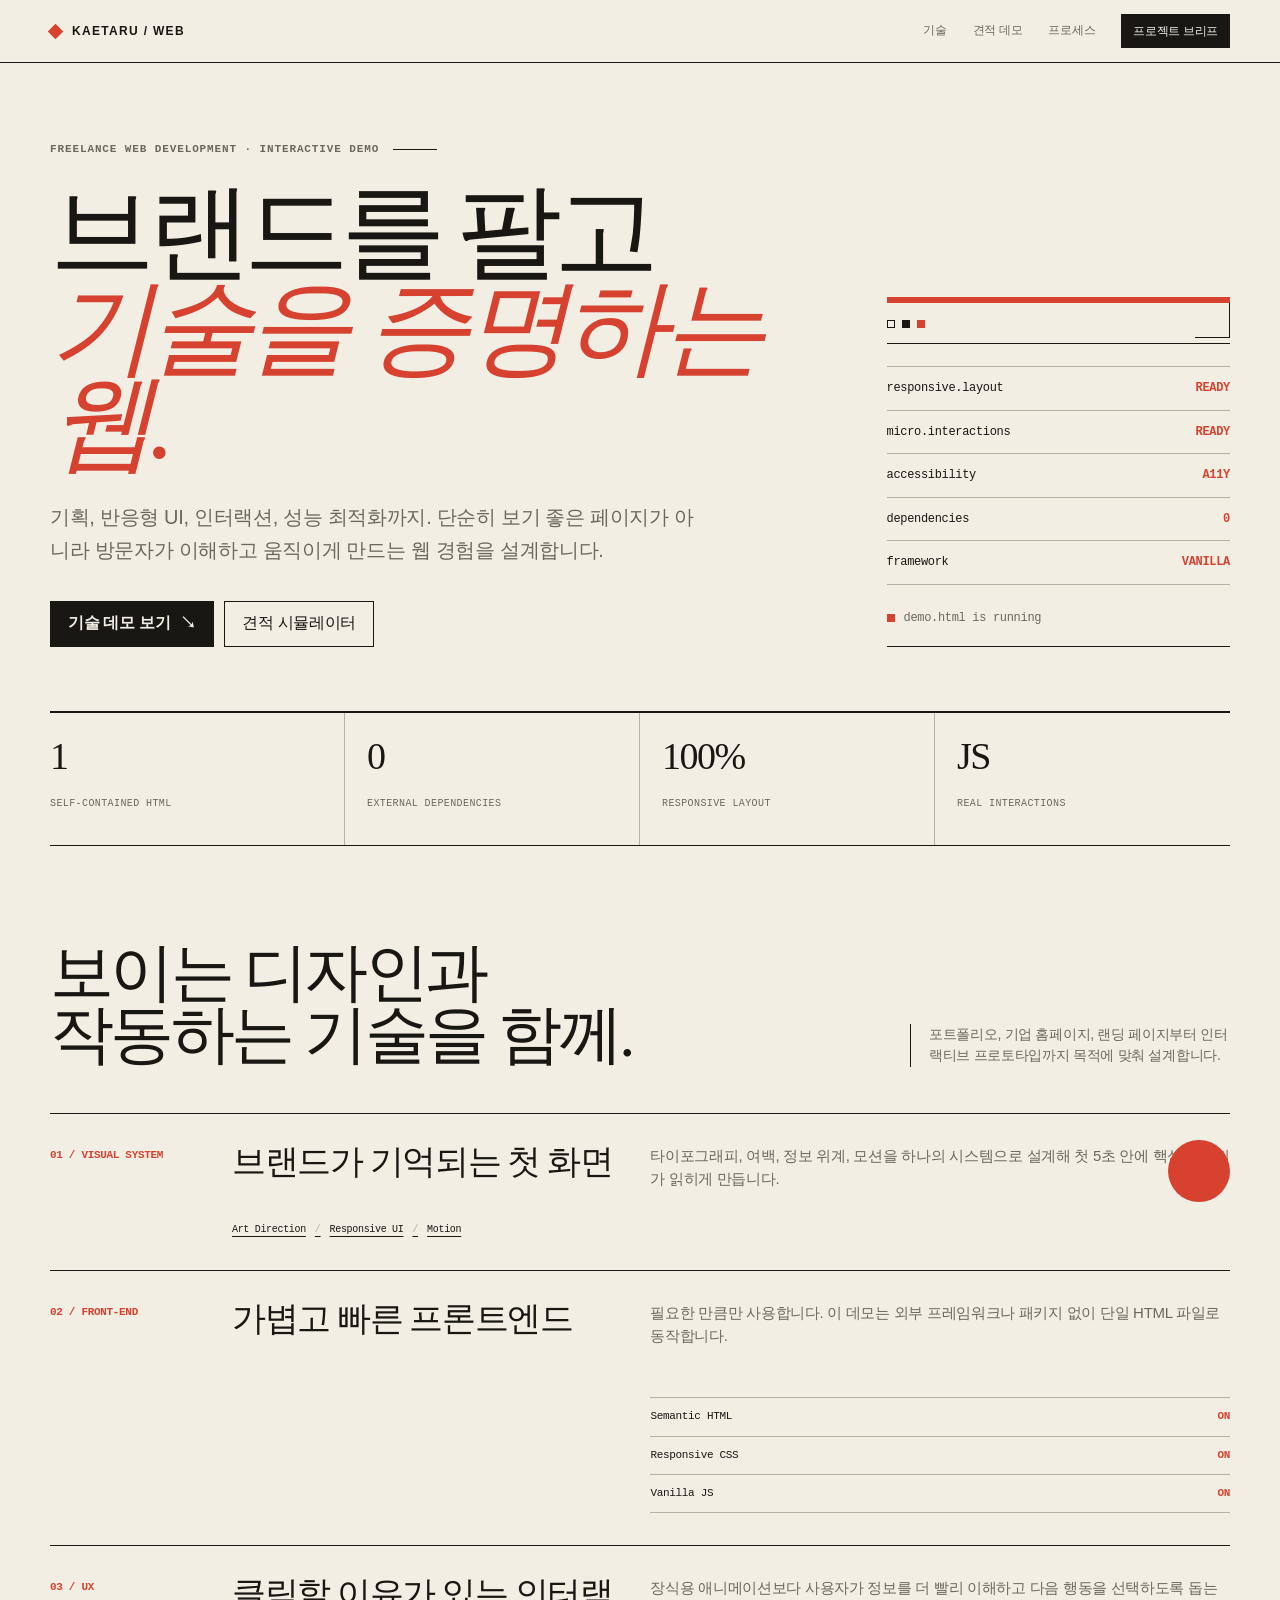
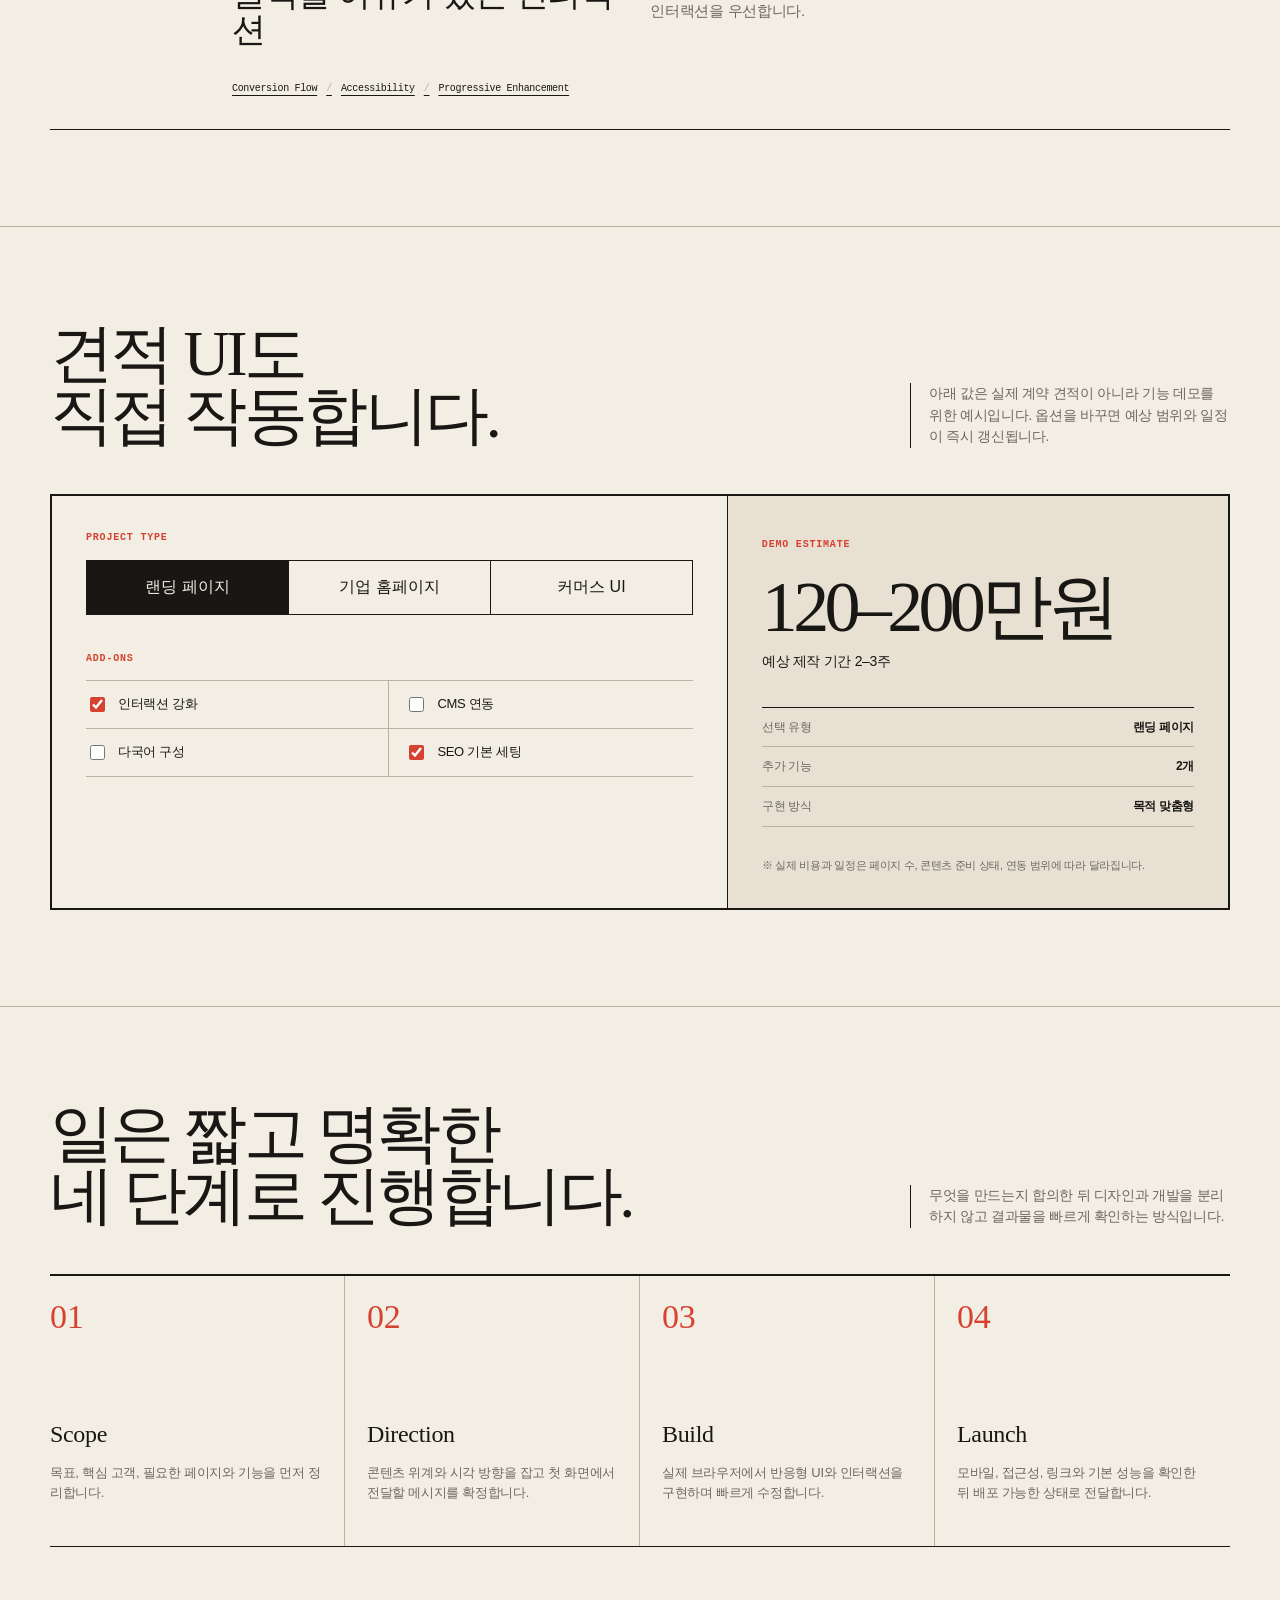
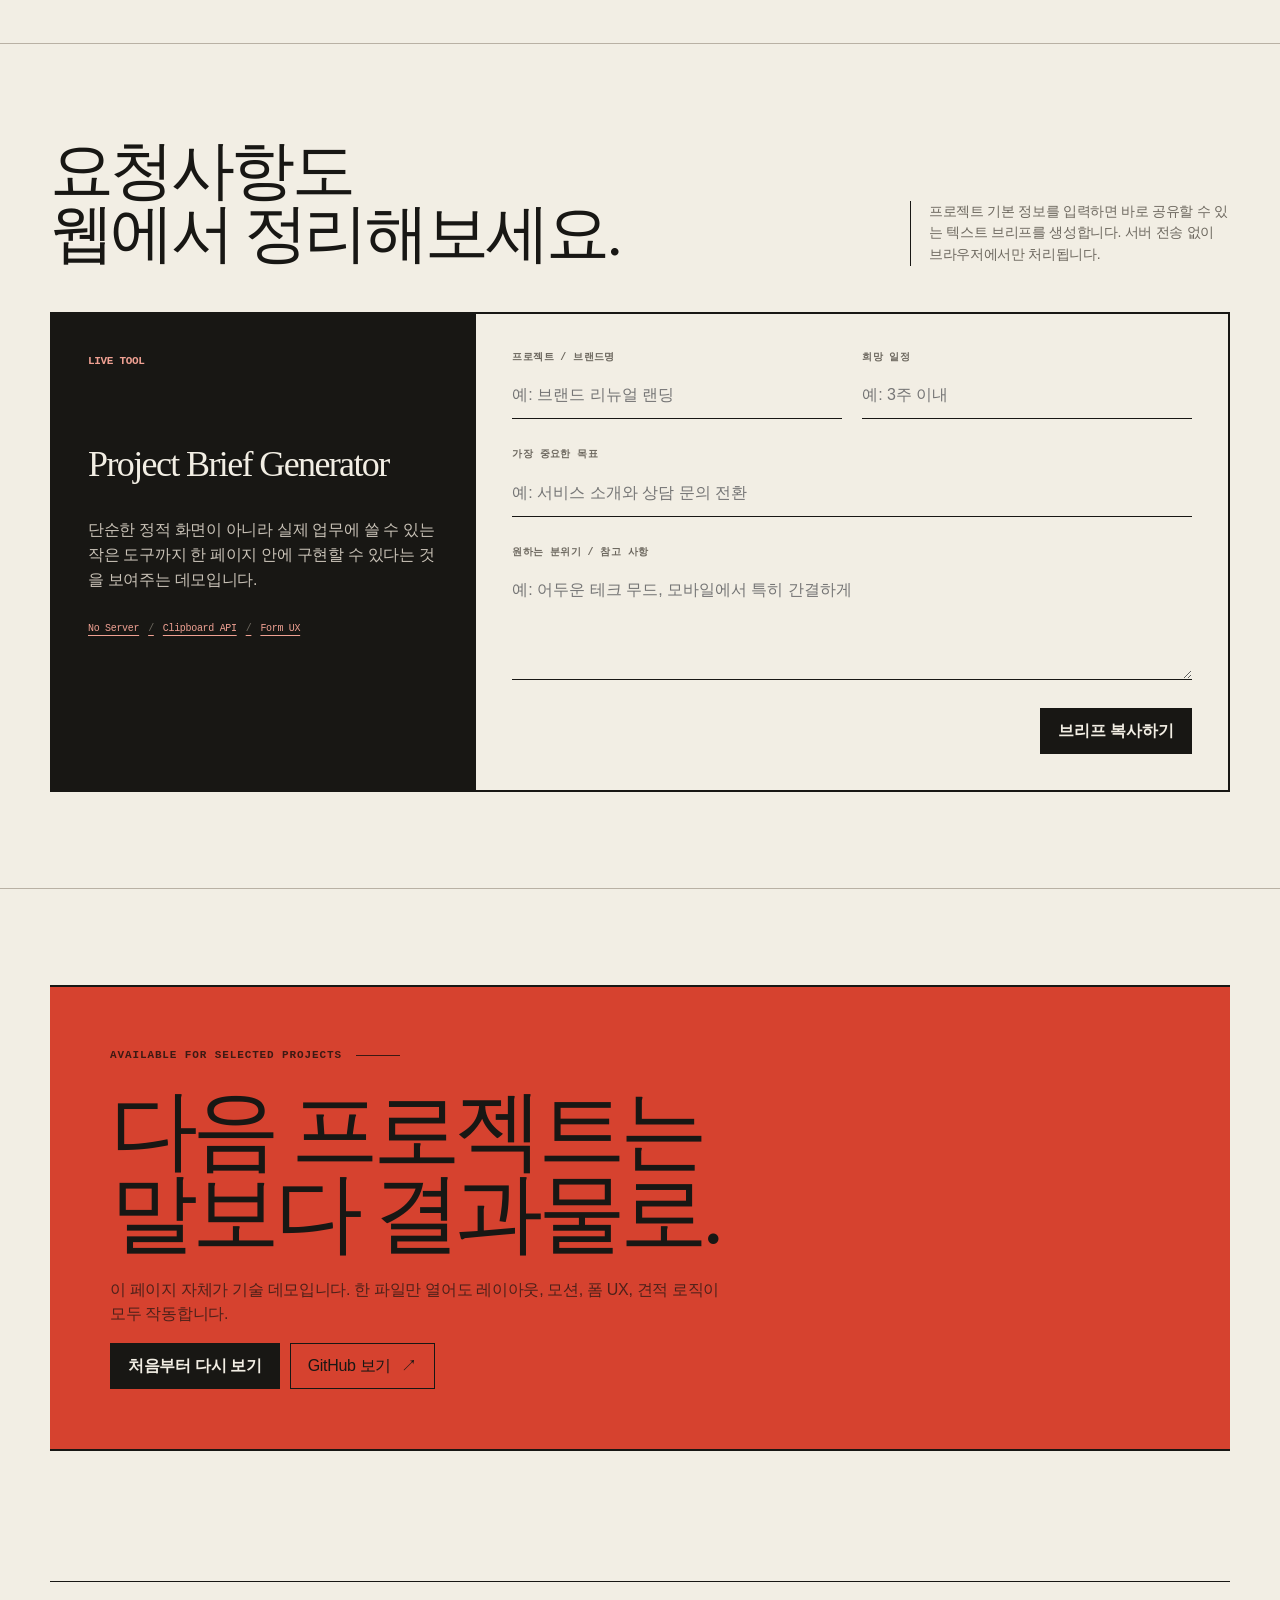
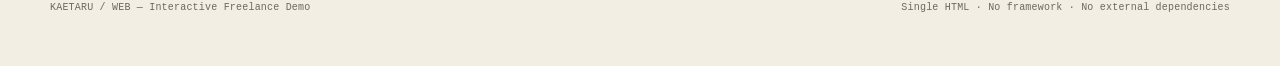
==== commit e046ae1b: "style: replace SaaS theme with editorial layout" ====
--- a/website-demo/index.html
+++ b/website-demo/index.html
@@ -4,23 +4,18 @@
   <meta charset="utf-8">
   <meta name="viewport" content="width=device-width, initial-scale=1">
   <meta name="description" content="웹사이트 제작 외주를 위한 인터랙티브 기술 데모. 반응형 UI, 견적 시뮬레이터, 프로젝트 브리프 생성 기능을 한 개의 HTML 파일에 담았습니다.">
-  <meta name="theme-color" content="#0b0d10">
+  <meta name="theme-color" content="#f2eee4">
   <title>KAETARU WEB — Freelance Website Demo</title>
   <style>
     :root {
-      --bg: #0b0d10;
-      --panel: #12151a;
-      --panel-2: #171b21;
-      --line: rgba(255, 255, 255, 0.11);
-      --line-strong: rgba(255, 255, 255, 0.2);
-      --text: #f4f6f8;
-      --muted: #a7adb7;
-      --accent: #9cff57;
-      --accent-2: #6f8dff;
-      --danger: #ff8b6f;
+      --paper: #f2eee4;
+      --paper-deep: #e7e0d3;
+      --ink: #181714;
+      --muted: #6d685f;
+      --rule: #b9b1a4;
+      --accent: #d6422f;
+      --accent-soft: #e9cfc4;
       --max: 1180px;
-      --radius: 24px;
-      --shadow: 0 24px 80px rgba(0, 0, 0, 0.35);
     }
 
     * {
@@ -34,28 +29,11 @@
     body {
       margin: 0;
       min-width: 320px;
-      background:
-        radial-gradient(circle at 18% 8%, rgba(111, 141, 255, 0.12), transparent 34rem),
-        radial-gradient(circle at 82% 22%, rgba(156, 255, 87, 0.08), transparent 32rem),
-        var(--bg);
-      color: var(--text);
-      font-family: Inter, Pretendard, "Noto Sans KR", "Apple SD Gothic Neo", system-ui, -apple-system, BlinkMacSystemFont, "Segoe UI", sans-serif;
-      line-height: 1.6;
+      background: var(--paper);
+      color: var(--ink);
+      font-family: Arial, "Noto Sans KR", "Apple SD Gothic Neo", sans-serif;
+      line-height: 1.55;
       letter-spacing: -0.02em;
-    }
-
-    body::before {
-      content: "";
-      position: fixed;
-      inset: 0;
-      pointer-events: none;
-      z-index: -1;
-      opacity: 0.2;
-      background-image:
-        linear-gradient(rgba(255,255,255,0.035) 1px, transparent 1px),
-        linear-gradient(90deg, rgba(255,255,255,0.035) 1px, transparent 1px);
-      background-size: 48px 48px;
-      mask-image: linear-gradient(to bottom, black, transparent 74%);
     }
 
     a {
@@ -74,7 +52,7 @@
     }
 
     .wrap {
-      width: min(calc(100% - 40px), var(--max));
+      width: min(calc(100% - 48px), var(--max));
       margin: 0 auto;
     }
 
@@ -82,90 +60,90 @@
       position: sticky;
       top: 0;
       z-index: 20;
-      padding: 14px 0;
-      background: linear-gradient(to bottom, rgba(11, 13, 16, 0.92), rgba(11, 13, 16, 0.6), transparent);
-      backdrop-filter: blur(14px);
+      background: rgba(242, 238, 228, 0.96);
+      border-bottom: 1px solid var(--ink);
     }
 
     nav {
       display: flex;
       align-items: center;
       justify-content: space-between;
-      gap: 24px;
-      min-height: 54px;
-      padding: 0 18px;
-      border: 1px solid var(--line);
-      border-radius: 18px;
-      background: rgba(18, 21, 26, 0.72);
-      box-shadow: 0 14px 50px rgba(0, 0, 0, 0.16);
+      gap: 28px;
+      min-height: 62px;
     }
 
     .brand {
       display: inline-flex;
       align-items: center;
-      gap: 10px;
-      font-size: 13px;
+      gap: 11px;
+      font-size: 12px;
       font-weight: 800;
-      letter-spacing: 0.08em;
+      letter-spacing: 0.11em;
     }
 
     .brand-mark {
-      width: 12px;
-      height: 12px;
-      border-radius: 50%;
+      width: 11px;
+      height: 11px;
       background: var(--accent);
-      box-shadow: 0 0 22px rgba(156, 255, 87, 0.75);
+      transform: rotate(45deg);
     }
 
     .nav-links {
       display: flex;
       align-items: center;
-      gap: 20px;
+      gap: 26px;
       color: var(--muted);
-      font-size: 13px;
+      font-size: 12px;
+    }
+
+    .nav-links a {
+      border-bottom: 1px solid transparent;
     }
 
     .nav-links a:hover,
     .nav-links a:focus-visible {
-      color: var(--text);
+      color: var(--ink);
+      border-bottom-color: var(--ink);
     }
 
     .nav-cta {
-      padding: 9px 14px;
-      border: 1px solid rgba(156, 255, 87, 0.32);
-      border-radius: 999px;
-      color: #dfffd0;
-      background: rgba(156, 255, 87, 0.08);
+      padding: 8px 12px;
+      color: var(--paper);
+      background: var(--ink);
+      border-bottom: 0 !important;
     }
 
     .hero {
-      padding: 96px 0 54px;
+      padding: 78px 0 0;
     }
 
     .hero-grid {
       display: grid;
-      grid-template-columns: 1.2fr 0.8fr;
-      gap: 54px;
+      grid-template-columns: minmax(0, 1.38fr) minmax(300px, 0.62fr);
+      gap: 72px;
       align-items: end;
+      padding-bottom: 64px;
+      border-bottom: 2px solid var(--ink);
     }
 
     .eyebrow {
-      display: inline-flex;
+      display: flex;
       align-items: center;
-      gap: 10px;
-      margin-bottom: 22px;
+      gap: 14px;
+      margin-bottom: 26px;
       color: var(--muted);
-      font-size: 12px;
+      font-family: "Courier New", monospace;
+      font-size: 11px;
       font-weight: 700;
-      letter-spacing: 0.12em;
+      letter-spacing: 0.08em;
       text-transform: uppercase;
     }
 
-    .eyebrow::before {
+    .eyebrow::after {
       content: "";
-      width: 32px;
+      width: 44px;
       height: 1px;
-      background: var(--accent);
+      background: var(--ink);
     }
 
     h1,
@@ -175,33 +153,41 @@
       margin-top: 0;
     }
 
+    h1,
+    .section-head h2,
+    .cta-panel h2 {
+      font-family: Georgia, "Times New Roman", serif;
+      font-weight: 400;
+    }
+
     h1 {
-      max-width: 820px;
-      margin-bottom: 28px;
-      font-size: clamp(52px, 8vw, 104px);
-      line-height: 0.94;
+      max-width: 880px;
+      margin-bottom: 30px;
+      font-size: clamp(56px, 8.2vw, 112px);
+      line-height: 0.91;
       letter-spacing: -0.075em;
-      font-weight: 850;
     }
 
     .hero-accent {
       display: block;
-      color: transparent;
-      -webkit-text-stroke: 1px rgba(244, 246, 248, 0.7);
+      color: var(--accent);
+      font-style: italic;
+      letter-spacing: -0.06em;
     }
 
     .hero-copy {
-      max-width: 660px;
+      max-width: 650px;
       margin-bottom: 34px;
       color: var(--muted);
-      font-size: clamp(17px, 2vw, 21px);
+      font-size: clamp(16px, 1.7vw, 20px);
+      line-height: 1.65;
     }
 
     .hero-actions,
     .cta-actions {
       display: flex;
       flex-wrap: wrap;
-      gap: 12px;
+      gap: 10px;
     }
 
     .button {
@@ -209,133 +195,133 @@
       align-items: center;
       justify-content: center;
       gap: 10px;
-      min-height: 48px;
-      padding: 0 18px;
-      border: 1px solid var(--line-strong);
-      border-radius: 14px;
+      min-height: 46px;
+      padding: 0 17px;
+      border: 1px solid var(--ink);
+      border-radius: 0;
       cursor: pointer;
-      background: rgba(255, 255, 255, 0.04);
-      transition: transform 160ms ease, border-color 160ms ease, background 160ms ease;
+      background: transparent;
+      transition: background 140ms ease, color 140ms ease;
     }
 
     .button:hover {
-      transform: translateY(-2px);
-      border-color: rgba(255, 255, 255, 0.32);
-      background: rgba(255, 255, 255, 0.07);
+      color: var(--paper);
+      background: var(--accent);
     }
 
     .button.primary {
-      border-color: var(--accent);
-      color: #0a1007;
+      color: var(--paper);
+      background: var(--ink);
+      font-weight: 700;
+    }
+
+    .button.primary:hover {
       background: var(--accent);
-      font-weight: 800;
-    }
-
-    .button.primary:hover {
-      background: #b1ff7d;
     }
 
     .console {
       position: relative;
-      overflow: hidden;
       min-height: 340px;
-      border: 1px solid var(--line);
-      border-radius: var(--radius);
-      background: linear-gradient(145deg, rgba(23, 27, 33, 0.96), rgba(12, 14, 17, 0.96));
-      box-shadow: var(--shadow);
+      border-top: 6px solid var(--accent);
+      border-bottom: 1px solid var(--ink);
+      background: transparent;
     }
 
     .console::after {
       content: "";
       position: absolute;
-      width: 220px;
-      height: 220px;
-      right: -80px;
-      bottom: -90px;
-      border-radius: 50%;
-      background: var(--accent-2);
-      filter: blur(85px);
-      opacity: 0.23;
+      right: 0;
+      top: 0;
+      width: 34px;
+      height: 34px;
+      border-right: 1px solid var(--ink);
+      border-bottom: 1px solid var(--ink);
     }
 
     .console-bar {
       display: flex;
       align-items: center;
       gap: 7px;
-      padding: 16px 18px;
-      border-bottom: 1px solid var(--line);
+      padding: 17px 0 15px;
+      border-bottom: 1px solid var(--ink);
     }
 
     .dot {
       width: 8px;
       height: 8px;
-      border-radius: 50%;
-      background: #4a505b;
-    }
-
-    .dot:first-child { background: #ff7b6f; }
-    .dot:nth-child(2) { background: #ffd45e; }
-    .dot:nth-child(3) { background: var(--accent); }
+      border: 1px solid var(--ink);
+      border-radius: 0;
+      background: transparent;
+    }
+
+    .dot:nth-child(2) {
+      background: var(--ink);
+    }
+
+    .dot:nth-child(3) {
+      border-color: var(--accent);
+      background: var(--accent);
+    }
 
     .console-body {
-      position: relative;
-      z-index: 1;
-      padding: 26px;
-      font-family: "SFMono-Regular", Consolas, "Liberation Mono", monospace;
-      font-size: 13px;
-      color: #dce2ea;
+      padding: 22px 0 0;
+      font-family: "Courier New", monospace;
+      font-size: 12px;
+      color: var(--ink);
     }
 
     .console-line {
       display: flex;
       justify-content: space-between;
       gap: 18px;
-      padding: 11px 0;
-      border-bottom: 1px dashed rgba(255, 255, 255, 0.08);
-    }
-
-    .console-line:last-child {
-      border-bottom: 0;
+      padding: 12px 0;
+      border-bottom: 1px solid var(--rule);
+    }
+
+    .console-line:first-child {
+      border-top: 1px solid var(--rule);
     }
 
     .ok {
       color: var(--accent);
+      font-weight: 700;
     }
 
     .console-status {
       display: flex;
       align-items: center;
       gap: 9px;
-      margin-top: 28px;
+      margin-top: 24px;
+      padding-bottom: 18px;
       color: var(--muted);
     }
 
     .pulse {
-      width: 9px;
-      height: 9px;
-      border-radius: 50%;
+      width: 8px;
+      height: 8px;
       background: var(--accent);
-      animation: pulse 1.8s infinite;
-    }
-
-    @keyframes pulse {
-      0%, 100% { box-shadow: 0 0 0 0 rgba(156, 255, 87, 0); }
-      50% { box-shadow: 0 0 0 8px rgba(156, 255, 87, 0.12); }
+      animation: blink 1.2s steps(2, end) infinite;
+    }
+
+    @keyframes blink {
+      50% { opacity: 0.18; }
     }
 
     .stats {
       display: grid;
       grid-template-columns: repeat(4, 1fr);
-      margin: 44px 0 0;
-      border: 1px solid var(--line);
-      border-radius: 20px;
-      overflow: hidden;
-      background: rgba(18, 21, 26, 0.58);
+      margin: 0;
+      border-bottom: 1px solid var(--ink);
     }
 
     .stat {
-      padding: 24px;
-      border-right: 1px solid var(--line);
+      min-height: 132px;
+      padding: 24px 22px 20px 0;
+      border-right: 1px solid var(--rule);
+    }
+
+    .stat:not(:first-child) {
+      padding-left: 22px;
     }
 
     .stat:last-child {
@@ -344,140 +330,144 @@
 
     .stat strong {
       display: block;
-      margin-bottom: 2px;
-      font-size: 24px;
+      margin-bottom: 14px;
+      font-family: Georgia, "Times New Roman", serif;
+      font-size: 38px;
+      font-weight: 400;
+      line-height: 1;
       letter-spacing: -0.04em;
     }
 
     .stat span {
       color: var(--muted);
-      font-size: 12px;
+      font-family: "Courier New", monospace;
+      font-size: 10px;
+      letter-spacing: 0.04em;
     }
 
     section {
-      padding: 90px 0;
+      padding: 96px 0;
+    }
+
+    section + section {
+      border-top: 1px solid var(--rule);
     }
 
     .section-head {
-      display: flex;
+      display: grid;
+      grid-template-columns: minmax(0, 1fr) 320px;
+      gap: 60px;
       align-items: end;
-      justify-content: space-between;
+      margin-bottom: 46px;
+    }
+
+    .section-head h2 {
+      max-width: 780px;
+      margin-bottom: 0;
+      font-size: clamp(42px, 5vw, 68px);
+      line-height: 0.98;
+      letter-spacing: -0.055em;
+    }
+
+    .section-head p {
+      margin-bottom: 0;
+      padding-left: 18px;
+      border-left: 1px solid var(--ink);
+      color: var(--muted);
+      font-size: 14px;
+    }
+
+    .bento {
+      display: block;
+      border-bottom: 1px solid var(--ink);
+    }
+
+    .card {
+      position: relative;
+      display: grid;
+      grid-template-columns: 150px minmax(220px, 0.8fr) minmax(260px, 1.2fr);
       gap: 32px;
-      margin-bottom: 34px;
-    }
-
-    .section-head h2 {
-      max-width: 720px;
+      align-items: start;
+      min-height: 0;
+      padding: 30px 0 32px;
+      border-top: 1px solid var(--ink);
+      border-radius: 0;
+      background: transparent;
+      overflow: visible;
+    }
+
+    .card.tall {
+      min-height: 0;
+    }
+
+    .card-number {
+      display: block;
+      margin: 3px 0 0;
+      color: var(--accent);
+      font-family: "Courier New", monospace;
+      font-size: 11px;
+      font-weight: 700;
+    }
+
+    .card h3 {
       margin-bottom: 0;
-      font-size: clamp(38px, 5vw, 64px);
-      line-height: 1;
-      letter-spacing: -0.06em;
-    }
-
-    .section-head p {
-      max-width: 400px;
+      font-family: Georgia, "Times New Roman", serif;
+      font-size: clamp(25px, 3vw, 34px);
+      font-weight: 400;
+      line-height: 1.08;
+      letter-spacing: -0.04em;
+    }
+
+    .card p {
+      max-width: 620px;
       margin-bottom: 0;
       color: var(--muted);
-    }
-
-    .bento {
-      display: grid;
-      grid-template-columns: 1.1fr 0.9fr;
-      gap: 16px;
-    }
-
-    .card {
-      position: relative;
-      overflow: hidden;
-      min-height: 280px;
-      padding: 30px;
-      border: 1px solid var(--line);
-      border-radius: var(--radius);
-      background: linear-gradient(150deg, rgba(23, 27, 33, 0.92), rgba(15, 18, 22, 0.92));
-    }
-
-    .card.tall {
-      min-height: 576px;
-      grid-row: span 2;
-    }
-
-    .card::before {
-      content: "";
-      position: absolute;
-      inset: 0;
-      pointer-events: none;
-      background: linear-gradient(120deg, transparent 35%, rgba(255,255,255,0.035), transparent 65%);
-      transform: translateX(-100%);
-      transition: transform 700ms ease;
-    }
-
-    .card:hover::before {
-      transform: translateX(100%);
-    }
-
-    .card-number {
-      display: block;
-      margin-bottom: 72px;
-      color: var(--muted);
-      font-size: 12px;
-      font-family: monospace;
-    }
-
-    .card h3 {
-      max-width: 520px;
-      margin-bottom: 12px;
-      font-size: 28px;
-      letter-spacing: -0.045em;
-    }
-
-    .card p {
-      max-width: 560px;
-      margin-bottom: 0;
-      color: var(--muted);
+      font-size: 15px;
     }
 
     .tag-row {
+      grid-column: 2 / 4;
       display: flex;
       flex-wrap: wrap;
-      gap: 8px;
-      margin-top: 22px;
+      gap: 9px;
+      margin-top: 0;
     }
 
     .tag {
-      padding: 7px 10px;
-      border: 1px solid var(--line);
-      border-radius: 999px;
-      color: #cbd0d8;
-      font-size: 11px;
-      background: rgba(255,255,255,0.03);
+      padding: 0;
+      border: 0;
+      border-radius: 0;
+      color: var(--ink);
+      background: transparent;
+      font-family: "Courier New", monospace;
+      font-size: 10px;
+      text-decoration: underline;
+      text-underline-offset: 4px;
+    }
+
+    .tag + .tag::before {
+      content: "/";
+      margin-right: 9px;
+      color: var(--rule);
+      text-decoration: none;
     }
 
     .orb {
       position: absolute;
-      right: -110px;
-      top: 100px;
-      width: 340px;
-      height: 340px;
-      border-radius: 46% 54% 58% 42%;
-      background:
-        radial-gradient(circle at 35% 30%, rgba(255,255,255,0.72), transparent 8%),
-        linear-gradient(135deg, var(--accent), var(--accent-2));
-      filter: saturate(0.9);
-      opacity: 0.9;
-      animation: morph 9s ease-in-out infinite alternate;
-    }
-
-    @keyframes morph {
-      to {
-        transform: rotate(18deg) scale(0.94);
-        border-radius: 58% 42% 38% 62%;
-      }
+      right: 0;
+      top: 26px;
+      width: 62px;
+      height: 62px;
+      border-radius: 50%;
+      background: var(--accent);
     }
 
     .stack-demo {
+      grid-column: 3;
       display: grid;
-      gap: 10px;
-      margin-top: 32px;
+      gap: 0;
+      margin-top: 18px;
+      border-top: 1px solid var(--rule);
     }
 
     .stack-row {
@@ -485,46 +475,44 @@
       align-items: center;
       justify-content: space-between;
       gap: 14px;
-      padding: 12px 14px;
-      border: 1px solid var(--line);
-      border-radius: 12px;
-      background: rgba(0,0,0,0.14);
-      font-size: 12px;
+      padding: 10px 0;
+      border-bottom: 1px solid var(--rule);
+      font-family: "Courier New", monospace;
+      font-size: 11px;
     }
 
     .stack-row span:last-child {
       color: var(--accent);
-      font-family: monospace;
+      font-weight: 700;
     }
 
     .estimator-shell {
       display: grid;
-      grid-template-columns: 1fr 0.72fr;
-      gap: 18px;
-      padding: 18px;
-      border: 1px solid var(--line);
-      border-radius: 30px;
-      background: rgba(18, 21, 26, 0.72);
-      box-shadow: var(--shadow);
+      grid-template-columns: 1fr 0.74fr;
+      border: 2px solid var(--ink);
+      background: transparent;
     }
 
     .estimator-panel,
     .estimate-result {
-      padding: 32px;
-      border: 1px solid var(--line);
-      border-radius: 22px;
-      background: rgba(11, 13, 16, 0.7);
+      padding: 34px;
+      background: transparent;
+    }
+
+    .estimator-panel {
+      border-right: 1px solid var(--ink);
     }
 
     .control-group + .control-group {
-      margin-top: 30px;
+      margin-top: 36px;
     }
 
     .control-label {
       display: block;
-      margin-bottom: 12px;
-      color: var(--muted);
-      font-size: 12px;
+      margin-bottom: 14px;
+      color: var(--accent);
+      font-family: "Courier New", monospace;
+      font-size: 10px;
       font-weight: 700;
       letter-spacing: 0.08em;
       text-transform: uppercase;
@@ -533,28 +521,35 @@
     .segmented {
       display: grid;
       grid-template-columns: repeat(3, 1fr);
-      gap: 8px;
+      border-top: 1px solid var(--ink);
+      border-left: 1px solid var(--ink);
     }
 
     .choice {
-      min-height: 52px;
+      min-height: 54px;
       padding: 0 12px;
-      border: 1px solid var(--line);
-      border-radius: 13px;
+      border: 0;
+      border-right: 1px solid var(--ink);
+      border-bottom: 1px solid var(--ink);
+      border-radius: 0;
       cursor: pointer;
-      background: rgba(255, 255, 255, 0.025);
-      transition: border-color 150ms ease, background 150ms ease;
+      background: transparent;
+      transition: background 120ms ease, color 120ms ease;
+    }
+
+    .choice:hover {
+      background: var(--paper-deep);
     }
 
     .choice[aria-pressed="true"] {
-      border-color: var(--accent);
-      background: rgba(156, 255, 87, 0.09);
+      color: var(--paper);
+      background: var(--ink);
     }
 
     .check-grid {
       display: grid;
       grid-template-columns: repeat(2, 1fr);
-      gap: 8px;
+      border-top: 1px solid var(--rule);
     }
 
     .check-option {
@@ -562,15 +557,26 @@
       align-items: center;
       gap: 10px;
       min-height: 48px;
-      padding: 0 12px;
-      border: 1px solid var(--line);
-      border-radius: 12px;
+      padding: 0;
+      border-bottom: 1px solid var(--rule);
       cursor: pointer;
-      color: #d6dbe2;
-      background: rgba(255,255,255,0.02);
+      color: var(--ink);
+      background: transparent;
+      font-size: 13px;
+    }
+
+    .check-option:nth-child(odd) {
+      border-right: 1px solid var(--rule);
+      padding-right: 16px;
+    }
+
+    .check-option:nth-child(even) {
+      padding-left: 16px;
     }
 
     .check-option input {
+      width: 15px;
+      height: 15px;
       accent-color: var(--accent);
     }
 
@@ -578,125 +584,164 @@
       display: flex;
       flex-direction: column;
       justify-content: space-between;
-      background:
-        radial-gradient(circle at 90% 10%, rgba(156, 255, 87, 0.11), transparent 16rem),
-        rgba(11, 13, 16, 0.82);
+      background: var(--paper-deep);
     }
 
     .result-kicker {
+      color: var(--accent);
+      font-family: "Courier New", monospace;
+      font-size: 10px;
+      font-weight: 700;
+      text-transform: uppercase;
+      letter-spacing: 0.08em;
+    }
+
+    .price {
+      margin: 18px 0 10px;
+      font-family: Georgia, "Times New Roman", serif;
+      font-size: clamp(44px, 6vw, 72px);
+      font-weight: 400;
+      line-height: 0.95;
+      letter-spacing: -0.065em;
+    }
+
+    .period {
+      color: var(--ink);
+      font-size: 14px;
+    }
+
+    .estimate-note {
+      margin: 30px 0 0;
       color: var(--muted);
-      font-size: 12px;
-      text-transform: uppercase;
-      letter-spacing: 0.1em;
-    }
-
-    .price {
-      margin: 12px 0 8px;
-      font-size: clamp(40px, 6vw, 68px);
-      line-height: 1;
-      letter-spacing: -0.07em;
-    }
-
-    .period {
-      color: #d7dce3;
-    }
-
-    .estimate-note {
-      margin: 28px 0 0;
-      color: var(--muted);
-      font-size: 12px;
+      font-size: 11px;
     }
 
     .result-list {
       display: grid;
-      gap: 8px;
-      margin-top: 32px;
+      gap: 0;
+      margin-top: 34px;
+      border-top: 1px solid var(--ink);
     }
 
     .result-list div {
       display: flex;
       justify-content: space-between;
       gap: 18px;
-      padding: 11px 0;
-      border-bottom: 1px solid var(--line);
+      padding: 10px 0;
+      border-bottom: 1px solid var(--rule);
       color: var(--muted);
-      font-size: 13px;
+      font-size: 12px;
     }
 
     .result-list strong {
-      color: var(--text);
+      color: var(--ink);
       font-weight: 700;
     }
 
     .process {
       display: grid;
       grid-template-columns: repeat(4, 1fr);
-      gap: 10px;
+      border-top: 2px solid var(--ink);
+      border-bottom: 1px solid var(--ink);
       counter-reset: step;
     }
 
     .step {
-      min-height: 250px;
-      padding: 26px;
-      border: 1px solid var(--line);
-      border-radius: 20px;
-      background: rgba(18, 21, 26, 0.62);
+      min-height: 270px;
+      padding: 24px 22px 26px;
+      border-right: 1px solid var(--rule);
+      background: transparent;
       counter-increment: step;
+    }
+
+    .step:first-child {
+      padding-left: 0;
+    }
+
+    .step:last-child {
+      border-right: 0;
     }
 
     .step::before {
       content: "0" counter(step);
       display: block;
-      margin-bottom: 72px;
+      margin-bottom: 82px;
       color: var(--accent);
-      font-family: monospace;
-      font-size: 12px;
+      font-family: Georgia, "Times New Roman", serif;
+      font-size: 34px;
+      line-height: 1;
     }
 
     .step h3 {
       margin-bottom: 10px;
-      font-size: 21px;
+      font-family: Georgia, "Times New Roman", serif;
+      font-size: 24px;
+      font-weight: 400;
     }
 
     .step p {
       margin-bottom: 0;
       color: var(--muted);
-      font-size: 14px;
+      font-size: 13px;
     }
 
     .brief-grid {
       display: grid;
-      grid-template-columns: 0.7fr 1.3fr;
-      gap: 18px;
+      grid-template-columns: 0.72fr 1.28fr;
+      border: 2px solid var(--ink);
     }
 
     .brief-intro,
     .brief-form {
-      padding: 32px;
-      border: 1px solid var(--line);
-      border-radius: 24px;
-      background: rgba(18, 21, 26, 0.66);
+      padding: 36px;
+    }
+
+    .brief-intro {
+      color: var(--paper);
+      background: var(--ink);
+    }
+
+    .brief-intro .card-number,
+    .brief-intro .tag {
+      color: #f0a193;
+    }
+
+    .brief-intro .tag + .tag::before {
+      color: #6f6a61;
     }
 
     .brief-intro h3 {
-      font-size: 30px;
-      line-height: 1.08;
+      margin-top: 76px;
+      font-family: Georgia, "Times New Roman", serif;
+      font-size: 36px;
+      font-weight: 400;
+      line-height: 1.02;
       letter-spacing: -0.045em;
     }
 
     .brief-intro p {
-      color: var(--muted);
+      color: #c9c2b7;
+    }
+
+    .brief-intro .tag-row {
+      display: flex;
+      margin-top: 28px;
+    }
+
+    .brief-form {
+      border-left: 1px solid var(--ink);
+      background: var(--paper);
     }
 
     .form-grid {
       display: grid;
       grid-template-columns: repeat(2, 1fr);
-      gap: 12px;
+      gap: 28px 20px;
     }
 
     .field {
       display: grid;
-      gap: 7px;
+      gap: 8px;
     }
 
     .field.full {
@@ -705,33 +750,38 @@
 
     .field label {
       color: var(--muted);
-      font-size: 12px;
+      font-family: "Courier New", monospace;
+      font-size: 10px;
+      font-weight: 700;
+      letter-spacing: 0.04em;
     }
 
     .field input,
     .field textarea {
       width: 100%;
-      border: 1px solid var(--line);
-      border-radius: 12px;
+      border: 0;
+      border-bottom: 1px solid var(--ink);
+      border-radius: 0;
       outline: none;
-      color: var(--text);
-      background: rgba(0, 0, 0, 0.2);
+      color: var(--ink);
+      background: transparent;
     }
 
     .field input {
       min-height: 46px;
-      padding: 0 13px;
+      padding: 0;
     }
 
     .field textarea {
-      min-height: 106px;
-      padding: 12px 13px;
+      min-height: 112px;
+      padding: 10px 0;
       resize: vertical;
     }
 
     .field input:focus,
     .field textarea:focus {
-      border-color: var(--accent);
+      border-bottom-color: var(--accent);
+      box-shadow: 0 1px 0 var(--accent);
     }
 
     .brief-actions {
@@ -739,43 +789,60 @@
       align-items: center;
       justify-content: space-between;
       gap: 16px;
-      margin-top: 16px;
+      margin-top: 28px;
     }
 
     .copy-status {
       min-height: 22px;
       color: var(--accent);
-      font-size: 12px;
+      font-size: 11px;
     }
 
     .cta-panel {
       position: relative;
-      overflow: hidden;
-      padding: 58px;
-      border: 1px solid var(--line);
-      border-radius: 30px;
-      background:
-        radial-gradient(circle at 90% 20%, rgba(111, 141, 255, 0.22), transparent 24rem),
-        linear-gradient(135deg, #171b21, #0e1014);
-      box-shadow: var(--shadow);
+      padding: 60px;
+      border-top: 2px solid var(--ink);
+      border-bottom: 2px solid var(--ink);
+      background: var(--accent);
+    }
+
+    .cta-panel .eyebrow {
+      color: #3d1913;
+    }
+
+    .cta-panel .eyebrow::after {
+      background: #3d1913;
     }
 
     .cta-panel h2 {
-      max-width: 820px;
-      margin-bottom: 20px;
-      font-size: clamp(44px, 7vw, 84px);
-      line-height: 0.98;
-      letter-spacing: -0.07em;
+      max-width: 840px;
+      margin-bottom: 22px;
+      font-size: clamp(48px, 7vw, 88px);
+      line-height: 0.94;
+      letter-spacing: -0.065em;
     }
 
     .cta-panel p {
       max-width: 620px;
-      color: var(--muted);
-      font-size: 17px;
+      color: #4e211a;
+      font-size: 16px;
+    }
+
+    .cta-panel .button {
+      border-color: var(--ink);
+    }
+
+    .cta-panel .button.primary {
+      background: var(--ink);
+    }
+
+    .cta-panel .button:hover {
+      color: var(--ink);
+      background: var(--paper);
     }
 
     footer {
-      padding: 30px 0 54px;
+      padding: 34px 0 50px;
     }
 
     .footer-line {
@@ -783,21 +850,21 @@
       align-items: center;
       justify-content: space-between;
       gap: 20px;
-      padding-top: 22px;
-      border-top: 1px solid var(--line);
+      padding-top: 18px;
+      border-top: 1px solid var(--ink);
       color: var(--muted);
-      font-size: 12px;
+      font-family: "Courier New", monospace;
+      font-size: 10px;
+      letter-spacing: 0.02em;
     }
 
     .reveal {
       opacity: 0;
-      transform: translateY(18px);
-      transition: opacity 650ms ease, transform 650ms ease;
+      transition: opacity 360ms ease;
     }
 
     .reveal.visible {
       opacity: 1;
-      transform: translateY(0);
     }
 
     .skip-link {
@@ -806,10 +873,9 @@
       top: 12px;
       z-index: 100;
       padding: 10px 14px;
-      transform: translateY(-150%);
-      border-radius: 10px;
-      color: #0b0d10;
-      background: var(--accent);
+      transform: translateY(-160%);
+      color: var(--paper);
+      background: var(--ink);
       font-weight: 800;
     }
 
@@ -819,23 +885,36 @@
 
     @media (max-width: 960px) {
       .hero-grid,
+      .section-head,
       .estimator-shell,
       .brief-grid {
         grid-template-columns: 1fr;
       }
 
-      .bento {
-        grid-template-columns: 1fr;
-      }
-
-      .card.tall {
-        min-height: 440px;
-        grid-row: auto;
-      }
-
-      .orb {
-        width: 280px;
-        height: 280px;
+      .hero-grid {
+        gap: 54px;
+      }
+
+      .section-head {
+        gap: 24px;
+      }
+
+      .section-head p {
+        max-width: 560px;
+      }
+
+      .card {
+        grid-template-columns: 120px 1fr 1.2fr;
+      }
+
+      .estimator-panel {
+        border-right: 0;
+        border-bottom: 1px solid var(--ink);
+      }
+
+      .brief-form {
+        border-left: 0;
+        border-top: 1px solid var(--ink);
       }
 
       .process,
@@ -848,13 +927,21 @@
       }
 
       .stat:nth-child(-n+2) {
-        border-bottom: 1px solid var(--line);
+        border-bottom: 1px solid var(--rule);
+      }
+
+      .step:nth-child(2) {
+        border-right: 0;
+      }
+
+      .step:nth-child(-n+2) {
+        border-bottom: 1px solid var(--rule);
       }
     }
 
     @media (max-width: 680px) {
       .wrap {
-        width: min(calc(100% - 24px), var(--max));
+        width: min(calc(100% - 28px), var(--max));
       }
 
       .nav-links a:not(.nav-cta) {
@@ -862,20 +949,19 @@
       }
 
       .hero {
-        padding-top: 66px;
+        padding-top: 56px;
       }
 
       h1 {
-        font-size: clamp(48px, 16vw, 72px);
+        font-size: clamp(50px, 15vw, 76px);
       }
 
       section {
-        padding: 68px 0;
-      }
-
-      .section-head {
-        align-items: start;
-        flex-direction: column;
+        padding: 72px 0;
+      }
+
+      .hero-grid {
+        padding-bottom: 46px;
       }
 
       .stats,
@@ -887,15 +973,41 @@
       }
 
       .stat {
+        min-height: 108px;
+        padding: 18px 0;
         border-right: 0;
-        border-bottom: 1px solid var(--line);
+        border-bottom: 1px solid var(--rule);
+      }
+
+      .stat:not(:first-child) {
+        padding-left: 0;
       }
 
       .stat:last-child {
         border-bottom: 0;
       }
 
-      .card,
+      .card {
+        grid-template-columns: 1fr;
+        gap: 14px;
+      }
+
+      .card h3,
+      .card p,
+      .tag-row,
+      .stack-demo {
+        grid-column: 1;
+      }
+
+      .orb {
+        width: 34px;
+        height: 34px;
+      }
+
+      .tag-row {
+        margin-top: 5px;
+      }
+
       .estimator-panel,
       .estimate-result,
       .brief-intro,
@@ -903,8 +1015,48 @@
         padding: 24px;
       }
 
+      .segmented,
+      .check-grid {
+        border-left: 0;
+      }
+
+      .choice {
+        border-left: 1px solid var(--ink);
+      }
+
+      .check-option:nth-child(odd),
+      .check-option:nth-child(even) {
+        padding: 0;
+        border-right: 0;
+      }
+
+      .process {
+        border-top-width: 1px;
+      }
+
+      .step,
+      .step:first-child {
+        min-height: 210px;
+        padding: 22px 0;
+        border-right: 0;
+        border-bottom: 1px solid var(--rule);
+      }
+
+      .step::before {
+        margin-bottom: 54px;
+      }
+
+      .step:last-child {
+        border-bottom: 0;
+      }
+
+      .brief-intro h3 {
+        margin-top: 52px;
+      }
+
       .cta-panel {
-        padding: 34px 24px;
+        padding: 38px 0;
+        margin: 0;
       }
 
       .brief-actions,
